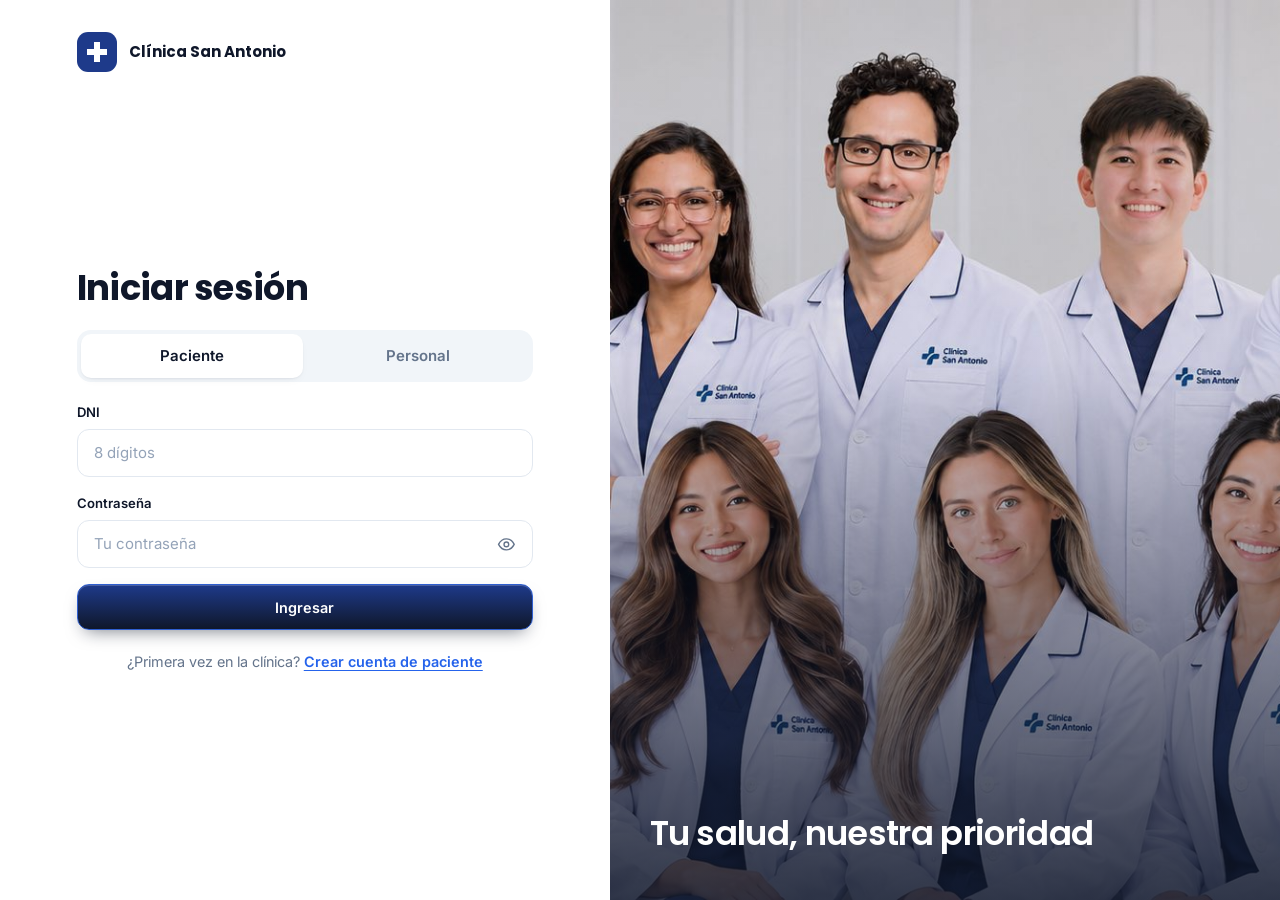
==== frontend/login.html @ 7741fb69 "feat: actualizacion de interfaz desde claude code" ====
<!doctype html>
<html lang="es">
<head>
  <meta charset="utf-8">
  <meta name="viewport" content="width=device-width, initial-scale=1">
  <meta name="description" content="Ingreso al sistema de gestión de citas de la Clínica San Antonio.">
  <meta name="theme-color" content="#0F172A">
  <title>Iniciar sesión · Clínica San Antonio</title>
  <link rel="icon" href="data:image/svg+xml,%3Csvg xmlns='http://www.w3.org/2000/svg' viewBox='0 0 40 40'%3E%3Crect width='40' height='40' rx='11' fill='%231E3A8A'/%3E%3Cpath d='M17 10h6v7h7v6h-7v7h-6v-7h-7v-6h7z' fill='%23fff'/%3E%3C/svg%3E">
  <link rel="preconnect" href="https://fonts.googleapis.com">
  <link rel="preconnect" href="https://fonts.gstatic.com" crossorigin>
  <link rel="stylesheet" href="https://fonts.googleapis.com/css2?family=Inter:wght@400;500;600;700&family=Poppins:wght@500;600;700&display=swap">
  <link rel="stylesheet" href="css/global.css">
  <link rel="stylesheet" href="css/modules.css">
</head>
<body class="acceso">
  <main class="acceso__distribucion">
    <section class="acceso__panel" aria-labelledby="tituloAcceso">
      <a class="acceso__marca" href="login.html">
        <svg class="marca__logo" viewBox="0 0 40 40" aria-hidden="true">
          <rect width="40" height="40" rx="11" fill="#1E3A8A"/>
          <path d="M17 10h6v7h7v6h-7v7h-6v-7h-7v-6h7z" fill="#fff"/>
        </svg>
        <strong>Clínica San Antonio</strong>
      </a>

      <div class="acceso__contenido">
        <h1 class="acceso__titulo" id="tituloAcceso">Iniciar sesión</h1>

        <div class="acceso__tipos" id="tiposDeAcceso" role="group" aria-label="Tipo de usuario">
          <button class="acceso__tipo" type="button" data-grupo="paciente" aria-pressed="true">Paciente</button>
          <button class="acceso__tipo" type="button" data-grupo="personal" aria-pressed="false">Personal</button>
        </div>

        <div class="aviso aviso--peligro" id="avisoAcceso" role="alert" hidden></div>

        <form class="acceso__formulario" id="formularioIngreso" novalidate>
          <div class="campo">
            <label class="campo__etiqueta" for="ingresoDni">DNI</label>
            <input class="entrada" id="ingresoDni" name="dni" type="text" inputmode="numeric" maxlength="8" autocomplete="username" placeholder="8 dígitos" required>
            <p class="campo__error" data-error-de="dni" hidden></p>
          </div>
          <div class="campo">
            <label class="campo__etiqueta" for="ingresoContrasena">Contraseña</label>
            <div class="campo__contrasena">
              <input class="entrada" id="ingresoContrasena" name="contrasena" type="password" autocomplete="current-password" placeholder="Tu contraseña" required>
              <button class="campo__ver" type="button" data-accion="mostrar-contrasena" aria-label="Mostrar contraseña" aria-pressed="false"></button>
            </div>
            <p class="campo__error" data-error-de="contrasena" hidden></p>
          </div>
          <button class="boton boton--primario boton--bloque" type="submit">Ingresar</button>
        </form>

        <form class="acceso__formulario" id="formularioRegistro" novalidate hidden>
          <div class="acceso__rejilla">
            <div class="campo">
              <label class="campo__etiqueta" for="registroDni">DNI</label>
              <input class="entrada" id="registroDni" name="dni" type="text" inputmode="numeric" maxlength="8" autocomplete="off" placeholder="8 dígitos" required>
              <p class="campo__error" data-error-de="dni" hidden></p>
            </div>
            <div class="campo">
              <label class="campo__etiqueta" for="registroNacimiento">Fecha de nacimiento</label>
              <input class="entrada" id="registroNacimiento" name="fechaNacimiento" type="date" autocomplete="bday" required>
              <p class="campo__error" data-error-de="fechaNacimiento" hidden></p>
            </div>
            <div class="campo">
              <label class="campo__etiqueta" for="registroNombres">Nombres</label>
              <input class="entrada" id="registroNombres" name="nombres" type="text" autocomplete="given-name" required>
              <p class="campo__error" data-error-de="nombres" hidden></p>
            </div>
            <div class="campo">
              <label class="campo__etiqueta" for="registroApellidos">Apellidos</label>
              <input class="entrada" id="registroApellidos" name="apellidos" type="text" autocomplete="family-name" required>
              <p class="campo__error" data-error-de="apellidos" hidden></p>
            </div>
            <div class="campo">
              <label class="campo__etiqueta" for="registroSexo">Sexo</label>
              <select class="entrada" id="registroSexo" name="sexo" required>
                <option value="">Selecciona</option>
                <option value="F">Femenino</option>
                <option value="M">Masculino</option>
              </select>
              <p class="campo__error" data-error-de="sexo" hidden></p>
            </div>
            <div class="campo">
              <label class="campo__etiqueta" for="registroTelefono">Celular</label>
              <input class="entrada" id="registroTelefono" name="telefono" type="tel" inputmode="numeric" maxlength="11" autocomplete="tel-national" placeholder="9XX XXX XXX" required>
              <p class="campo__error" data-error-de="telefono" hidden></p>
            </div>
          </div>
          <div class="campo">
            <label class="campo__etiqueta" for="registroCorreo">Correo electrónico</label>
            <input class="entrada" id="registroCorreo" name="correo" type="email" autocomplete="email" required>
            <p class="campo__error" data-error-de="correo" hidden></p>
          </div>
          <div class="acceso__rejilla">
            <div class="campo">
              <label class="campo__etiqueta" for="registroContrasena">Contraseña</label>
              <div class="campo__contrasena">
                <input class="entrada" id="registroContrasena" name="contrasena" type="password" autocomplete="new-password" required>
                <button class="campo__ver" type="button" data-accion="mostrar-contrasena" aria-label="Mostrar contraseña" aria-pressed="false"></button>
              </div>
              <p class="campo__ayuda">Mínimo 8 caracteres, con letras y números.</p>
              <p class="campo__error" data-error-de="contrasena" hidden></p>
            </div>
            <div class="campo">
              <label class="campo__etiqueta" for="registroConfirmacion">Confirmar contraseña</label>
              <input class="entrada" id="registroConfirmacion" name="confirmacion" type="password" autocomplete="new-password" required>
              <p class="campo__error" data-error-de="confirmacion" hidden></p>
            </div>
          </div>
          <button class="boton boton--primario boton--bloque" type="submit">Crear cuenta</button>
        </form>

        <p class="acceso__alterno" id="alternoAcceso"></p>
      </div>
    </section>

    <aside class="acceso__imagen" aria-hidden="true">
      <img src="img/equipo-medico.jpg" alt="" width="1672" height="941">
      <p class="acceso__lema">Tu salud, nuestra prioridad</p>
    </aside>
  </main>

  <script type="module" src="js/acceso.js"></script>
</body>
</html>
---- frontend/css/global.css ----
:root {
  --color-noche: #0F172A;
  --color-noche-2: #1E293B;
  --color-azul: #1E3A8A;
  --color-azul-medio: #1D4ED8;
  --color-azul-claro: #2563EB;
  --color-azul-suave: #EFF4FF;
  --color-azul-borde: #D6E2FB;
  --color-fondo: #F8FAFC;
  --color-superficie: #FFFFFF;
  --color-superficie-2: #F1F5F9;
  --color-titulo: #0F172A;
  --color-texto: #334155;
  --color-texto-suave: #64748B;
  --color-texto-tenue: #94A3B8;
  --color-borde: #E2E8F0;
  --color-borde-fuerte: #CBD5E1;
  --color-exito: #15803D;
  --color-exito-suave: #DCFCE7;
  --color-alerta: #B45309;
  --color-alerta-suave: #FEF3C7;
  --color-peligro: #B91C1C;
  --color-peligro-suave: #FEE2E2;
  --color-violeta: #6D28D9;
  --color-violeta-suave: #EDE9FE;
  --degradado-primario: linear-gradient(180deg, #1E3A8A 0%, #0F172A 100%);
  --sombra-sm: 0 1px 2px rgba(15, 23, 42, .05), 0 4px 12px -6px rgba(15, 23, 42, .10);
  --sombra-md: 0 12px 30px -14px rgba(15, 23, 42, .25), 0 2px 6px rgba(15, 23, 42, .04);
  --sombra-lg: 0 28px 60px -24px rgba(15, 23, 42, .40);
  --radio-sm: 10px;
  --radio: 14px;
  --radio-lg: 20px;
  --fuente: 'Inter', system-ui, -apple-system, 'Segoe UI', Roboto, sans-serif;
  --fuente-titulos: 'Poppins', 'Inter', system-ui, sans-serif;
  --alto-barra: 68px;
  --ancho-menu: 264px;
  color-scheme: light;
}

*,
*::before,
*::after {
  box-sizing: border-box;
}

html {
  -webkit-text-size-adjust: 100%;
  scroll-padding-top: calc(var(--alto-barra) + 16px);
}

body {
  margin: 0;
  min-height: 100vh;
  background: var(--color-fondo);
  color: var(--color-texto);
  font: 400 15px/1.6 var(--fuente);
  -webkit-font-smoothing: antialiased;
}

body.modal-abierto {
  overflow: hidden;
}

h1, h2, h3, h4, h5 {
  margin: 0;
  color: var(--color-titulo);
  font-family: var(--fuente-titulos);
  line-height: 1.25;
  text-wrap: balance;
}

p, ul, ol, dl, dd, figure {
  margin: 0;
}

ul, ol {
  padding: 0;
  list-style: none;
}

a {
  color: var(--color-azul-claro);
}

button, input, select, textarea {
  font: inherit;
  color: inherit;
}

button {
  cursor: pointer;
}

:focus-visible {
  outline: 2px solid var(--color-azul-claro);
  outline-offset: 2px;
}

[hidden] {
  display: none !important;
}

.icono {
  width: 1.25em;
  height: 1.25em;
  flex: none;
  fill: none;
  stroke: currentColor;
  stroke-width: 1.8;
  stroke-linecap: round;
  stroke-linejoin: round;
}

.solo-lector {
  position: absolute;
  width: 1px;
  height: 1px;
  overflow: hidden;
  clip: rect(0 0 0 0);
  white-space: nowrap;
}

.salto-contenido {
  position: fixed;
  top: 8px;
  left: 8px;
  z-index: 100;
  padding: 10px 16px;
  border-radius: var(--radio-sm);
  background: #fff;
  color: var(--color-noche);
  font-weight: 600;
  transform: translateY(-200%);
}

.salto-contenido:focus {
  transform: none;
}

.barra-superior {
  position: fixed;
  inset: 0 0 auto;
  z-index: 40;
  display: flex;
  align-items: center;
  gap: 20px;
  height: var(--alto-barra);
  padding: 0 24px;
  background: var(--color-noche);
  border-bottom: 1px solid rgba(255, 255, 255, .06);
  color: #fff;
}

.marca {
  display: flex;
  align-items: center;
  gap: 12px;
  min-width: 0;
  color: #fff;
  text-decoration: none;
}

.marca__logo {
  width: 40px;
  height: 40px;
  flex: none;
}

.marca__texto strong {
  display: block;
  font-family: var(--fuente-titulos);
  font-size: 1rem;
  font-weight: 600;
  line-height: 1.15;
  white-space: nowrap;
}

.barra-superior__acciones {
  display: flex;
  margin-left: auto;
  align-items: center;
  gap: 14px;
}

.boton-icono {
  position: relative;
  display: grid;
  place-items: center;
  width: 42px;
  height: 42px;
  flex: none;
  border: 1px solid rgba(255, 255, 255, .18);
  border-radius: 12px;
  background: transparent;
  color: #fff;
  transition: background .15s, border-color .15s;
}

.boton-icono:hover,
.boton-icono[aria-expanded="true"] {
  background: rgba(255, 255, 255, .1);
  border-color: rgba(255, 255, 255, .4);
}

.boton-menu {
  display: none;
}

.contador {
  position: absolute;
  top: -6px;
  right: -6px;
  display: grid;
  place-items: center;
  min-width: 20px;
  height: 20px;
  padding: 0 5px;
  border: 2px solid var(--color-noche);
  border-radius: 10px;
  background: var(--color-azul-claro);
  color: #fff;
  font-size: .68rem;
  font-weight: 700;
  line-height: 1;
}

.usuario-actual {
  display: flex;
  align-items: center;
  gap: 10px;
  min-width: 0;
}

.usuario-actual__texto {
  min-width: 0;
}

.usuario-actual strong {
  display: block;
  max-width: 190px;
  overflow: hidden;
  color: #fff;
  font-size: .86rem;
  font-weight: 600;
  line-height: 1.25;
  text-overflow: ellipsis;
  white-space: nowrap;
}

.usuario-actual small {
  display: block;
  color: var(--color-texto-tenue);
  font-size: .74rem;
  line-height: 1.25;
}

.avatar {
  display: grid;
  place-items: center;
  width: 44px;
  height: 44px;
  flex: none;
  border-radius: 14px;
  background: linear-gradient(160deg, #EFF4FF, #DBE6FD);
  color: var(--color-azul);
  font-family: var(--fuente-titulos);
  font-size: .9rem;
  font-weight: 600;
}

.avatar--claro {
  width: 38px;
  height: 38px;
  border-radius: 50%;
  background: #fff;
  color: var(--color-noche);
  font-size: .78rem;
}

.avatar--grande {
  width: 60px;
  height: 60px;
  border-radius: 18px;
  font-size: 1.05rem;
}

.avatar--oscuro {
  background: var(--color-noche);
  color: #fff;
}

.notificaciones {
  position: relative;
}

.panel-notificaciones {
  position: absolute;
  top: calc(100% + 12px);
  right: 0;
  z-index: 50;
  width: min(390px, calc(100vw - 24px));
  overflow: hidden;
  border: 1px solid var(--color-borde);
  border-radius: 16px;
  background: #fff;
  box-shadow: var(--sombra-lg);
  color: var(--color-texto);
}

.panel-notificaciones__cabecera {
  display: flex;
  align-items: center;
  justify-content: space-between;
  gap: 12px;
  padding: 14px 16px 14px 20px;
  border-bottom: 1px solid var(--color-borde);
}

.panel-notificaciones__cabecera h2 {
  font-size: .98rem;
  font-weight: 600;
}

.panel-notificaciones__lista {
  max-height: 380px;
  overflow-y: auto;
}

.notificacion {
  position: relative;
  display: grid;
  gap: 2px;
  width: 100%;
  padding: 14px 20px 14px 38px;
  border: 0;
  border-bottom: 1px solid var(--color-borde);
  background: #fff;
  text-align: left;
}

.notificacion:hover {
  background: var(--color-fondo);
}

.notificacion--no-leida {
  background: var(--color-azul-suave);
}

.notificacion--no-leida::before {
  content: "";
  position: absolute;
  top: 21px;
  left: 18px;
  width: 8px;
  height: 8px;
  border-radius: 50%;
  background: var(--color-azul-claro);
}

.notificacion strong {
  color: var(--color-titulo);
  font-size: .9rem;
  font-weight: 600;
}

.notificacion span {
  font-size: .85rem;
  line-height: 1.5;
}

.notificacion time {
  color: var(--color-texto-suave);
  font-size: .74rem;
}

.panel-notificaciones__vacio {
  padding: 36px 24px;
  color: var(--color-texto-suave);
  font-size: .9rem;
  text-align: center;
}

.distribucion {
  min-height: 100vh;
  padding-top: var(--alto-barra);
}

.menu-lateral {
  position: fixed;
  top: var(--alto-barra);
  bottom: 0;
  left: 0;
  z-index: 30;
  display: flex;
  flex-direction: column;
  width: var(--ancho-menu);
  overflow-y: auto;
  border-right: 1px solid var(--color-borde);
  background: #fff;
}

.menu-lateral__navegacion {
  display: grid;
  gap: 22px;
  padding: 24px 16px;
}

.menu-seccion__titulo {
  margin-bottom: 8px;
  padding: 0 12px;
  color: var(--color-texto-tenue);
  font-family: var(--fuente);
  font-size: .7rem;
  font-weight: 600;
  letter-spacing: .1em;
  text-transform: uppercase;
}

.menu-seccion__lista {
  display: grid;
  gap: 2px;
}

.menu-enlace {
  position: relative;
  display: flex;
  align-items: center;
  gap: 12px;
  min-height: 44px;
  padding: 0 12px;
  border-radius: 12px;
  color: var(--color-texto);
  font-size: .9rem;
  font-weight: 500;
  text-decoration: none;
  transition: background .15s, color .15s;
}

.menu-enlace .icono {
  color: var(--color-texto-suave);
}

.menu-enlace:hover {
  background: var(--color-superficie-2);
  color: var(--color-titulo);
}

.menu-enlace[aria-current="page"] {
  background: var(--color-azul-suave);
  color: var(--color-azul);
  font-weight: 600;
}

.menu-enlace[aria-current="page"] .icono {
  color: var(--color-azul-claro);
}

.menu-enlace[aria-current="page"]::before {
  content: "";
  position: absolute;
  top: 10px;
  bottom: 10px;
  left: -16px;
  width: 4px;
  border-radius: 0 4px 4px 0;
  background: var(--color-azul-claro);
}

.menu-lateral__pie {
  display: grid;
  gap: 12px;
  margin-top: auto;
  padding: 16px;
  border-top: 1px solid var(--color-borde);
}

.menu-lateral__modo {
  padding: 12px 14px;
  border-radius: 12px;
  background: var(--color-fondo);
  color: var(--color-texto-suave);
  font-size: .8rem;
  line-height: 1.45;
}

.menu-lateral__modo strong {
  display: block;
  color: var(--color-titulo);
  font-size: .82rem;
}

.fondo-menu {
  position: fixed;
  inset: var(--alto-barra) 0 0;
  z-index: 25;
  background: rgba(15, 23, 42, .45);
}

.vista {
  margin-left: var(--ancho-menu);
  padding: 32px clamp(16px, 3vw, 40px) 72px;
  outline: none;
}

.vista__contenido {
  max-width: 1180px;
  margin: 0 auto;
}

.boton {
  display: inline-flex;
  align-items: center;
  justify-content: center;
  gap: 8px;
  min-height: 46px;
  padding: 0 22px;
  border: 1px solid transparent;
  border-radius: 12px;
  font-size: .9rem;
  font-weight: 600;
  line-height: 1.2;
  text-decoration: none;
  white-space: nowrap;
  transition: transform .15s, box-shadow .2s, background .2s, border-color .2s, color .2s;
}

.boton .icono {
  width: 18px;
  height: 18px;
}

.boton--primario {
  border-color: #2F5FD0;
  background: var(--degradado-primario);
  box-shadow: 0 8px 18px -8px rgba(15, 23, 42, .6), inset 0 1px 0 rgba(255, 255, 255, .2);
  color: #fff;
}

.boton--primario:hover:not(:disabled) {
  transform: translateY(-1px);
  box-shadow: 0 12px 22px -8px rgba(15, 23, 42, .65), inset 0 1px 0 rgba(255, 255, 255, .2);
}

.boton--secundario {
  border-color: var(--color-borde);
  background: #fff;
  box-shadow: var(--sombra-sm);
  color: var(--color-noche);
}

.boton--secundario:hover:not(:disabled) {
  border-color: var(--color-azul-claro);
  color: var(--color-azul-claro);
}

.boton--suave {
  background: var(--color-azul-suave);
  color: var(--color-azul);
}

.boton--suave:hover:not(:disabled) {
  background: var(--color-azul);
  color: #fff;
}

.boton--peligro {
  background: var(--color-peligro);
  box-shadow: 0 8px 18px -8px rgba(185, 28, 28, .6);
  color: #fff;
}

.boton--peligro:hover:not(:disabled) {
  background: #991B1B;
}

.boton--fantasma {
  padding: 0 10px;
  background: transparent;
  color: var(--color-azul-claro);
}

.boton--fantasma:hover:not(:disabled) {
  background: var(--color-azul-suave);
}

.boton--pequeno {
  min-height: 36px;
  padding: 0 14px;
  border-radius: 10px;
  font-size: .82rem;
}

.boton--bloque {
  width: 100%;
}

.boton:disabled {
  cursor: not-allowed;
  opacity: .5;
  box-shadow: none;
}

.giro {
  width: 16px;
  height: 16px;
  flex: none;
  border: 2px solid currentColor;
  border-right-color: transparent;
  border-radius: 50%;
  animation: girar .7s linear infinite;
}

@keyframes girar {
  to {
    transform: rotate(360deg);
  }
}

.campo {
  display: grid;
  gap: 6px;
  min-width: 0;
}

.campo__etiqueta {
  color: var(--color-titulo);
  font-size: .82rem;
  font-weight: 600;
}

.campo__ayuda {
  display: flex;
  justify-content: space-between;
  gap: 12px;
  color: var(--color-texto-suave);
  font-size: .78rem;
}

.entrada {
  width: 100%;
  min-height: 48px;
  padding: 0 16px;
  border: 1px solid var(--color-borde);
  border-radius: 12px;
  background: #fff;
  color: var(--color-titulo);
  transition: border-color .15s, box-shadow .15s;
}

.entrada::placeholder {
  color: var(--color-texto-tenue);
}

.entrada:hover {
  border-color: var(--color-borde-fuerte);
}

.entrada:focus {
  outline: none;
  border-color: var(--color-azul-claro);
  box-shadow: 0 0 0 4px var(--color-azul-suave);
}

textarea.entrada {
  display: block;
  min-height: 104px;
  padding: 12px 16px;
  line-height: 1.5;
  resize: vertical;
}

.insignia {
  display: inline-flex;
  align-items: center;
  gap: 6px;
  padding: 4px 11px;
  border-radius: 999px;
  font-size: .76rem;
  font-weight: 600;
  line-height: 1.3;
  white-space: nowrap;
}

.insignia::before {
  content: "";
  width: 6px;
  height: 6px;
  border-radius: 50%;
  background: currentColor;
}

.insignia--info {
  background: var(--color-azul-suave);
  color: var(--color-azul-medio);
}

.insignia--exito {
  background: var(--color-exito-suave);
  color: var(--color-exito);
}

.insignia--alerta {
  background: var(--color-alerta-suave);
  color: var(--color-alerta);
}

.insignia--peligro {
  background: var(--color-peligro-suave);
  color: var(--color-peligro);
}

.insignia--violeta {
  background: var(--color-violeta-suave);
  color: var(--color-violeta);
}

.insignia--neutro {
  background: var(--color-superficie-2);
  color: var(--color-texto-suave);
}

.aviso {
  display: flex;
  align-items: flex-start;
  gap: 12px;
  padding: 14px 16px;
  border-radius: var(--radio);
  font-size: .9rem;
  line-height: 1.5;
}

.aviso > .icono {
  width: 19px;
  height: 19px;
  margin-top: 1px;
}

.aviso strong {
  display: block;
  font-weight: 600;
}

.aviso--info {
  background: var(--color-azul-suave);
  color: var(--color-noche);
}

.aviso--info > .icono {
  color: var(--color-azul-claro);
}

.aviso--alerta {
  background: var(--color-alerta-suave);
  color: #7C3E06;
}

.aviso--peligro {
  background: var(--color-peligro-suave);
  color: #7F1D1D;
}

.aviso--exito {
  background: var(--color-exito-suave);
  color: #14532D;
}

.modal-fondo {
  position: fixed;
  inset: 0;
  z-index: 80;
  display: grid;
  place-items: center;
  padding: 16px;
  overflow-y: auto;
  background: rgba(8, 15, 30, .6);
  backdrop-filter: blur(3px);
  animation: aparecer .15s ease-out;
}

.modal {
  width: min(480px, 100%);
  max-height: calc(100vh - 32px);
  overflow-y: auto;
  border-radius: var(--radio-lg);
  background: #fff;
  box-shadow: var(--sombra-lg);
  animation: elevar .2s ease-out;
}

.modal--grande {
  width: min(640px, 100%);
}

.modal__cabecera {
  display: flex;
  align-items: center;
  justify-content: space-between;
  gap: 16px;
  padding: 20px 24px;
  border-radius: var(--radio-lg) var(--radio-lg) 0 0;
  background: var(--color-noche);
}

.modal__cabecera h2 {
  color: #fff;
  font-size: 1.05rem;
  font-weight: 600;
}

.modal__cerrar {
  display: grid;
  place-items: center;
  width: 36px;
  height: 36px;
  border: 0;
  border-radius: 10px;
  background: rgba(255, 255, 255, .1);
  color: #fff;
}

.modal__cerrar:hover {
  background: rgba(255, 255, 255, .2);
}

.modal__cuerpo {
  display: grid;
  gap: 16px;
  padding: 24px;
}

.modal__pie {
  display: flex;
  flex-wrap: wrap;
  justify-content: flex-end;
  gap: 10px;
  padding: 0 24px 24px;
}

.confirmacion {
  display: flex;
  align-items: flex-start;
  gap: 16px;
}

.confirmacion__icono {
  display: grid;
  place-items: center;
  width: 48px;
  height: 48px;
  flex: none;
  border-radius: 50%;
  background: var(--color-azul-suave);
  color: var(--color-azul-claro);
}

.confirmacion__icono--peligro {
  background: var(--color-peligro-suave);
  color: var(--color-peligro);
}

.confirmacion__icono .icono {
  width: 24px;
  height: 24px;
}

.confirmacion p {
  padding-top: 4px;
}

.contenedor-toast {
  position: fixed;
  bottom: 24px;
  left: 50%;
  z-index: 90;
  display: grid;
  justify-items: center;
  gap: 10px;
  width: max-content;
  max-width: calc(100vw - 32px);
  transform: translateX(-50%);
  pointer-events: none;
}

.toast {
  display: flex;
  align-items: center;
  gap: 10px;
  padding: 13px 20px;
  border-radius: 14px;
  background: var(--color-noche);
  box-shadow: var(--sombra-lg);
  color: #fff;
  font-size: .9rem;
  font-weight: 500;
  animation: elevar .2s ease-out;
}

.toast .icono {
  color: #6EE7A0;
}

.toast--error .icono {
  color: #FCA5A5;
}

.toast--info .icono {
  color: #93C5FD;
}

.toast--saliendo {
  opacity: 0;
  transition: opacity .25s;
}

@keyframes aparecer {
  from {
    opacity: 0;
  }
}

@keyframes elevar {
  from {
    opacity: 0;
    transform: translateY(8px);
  }
}

@media (max-width: 1080px) {
  .usuario-actual__texto {
    display: none;
  }
}

@media (max-width: 960px) {
  .boton-menu {
    display: grid;
  }

  .barra-superior {
    gap: 14px;
    padding: 0 16px;
  }

  .menu-lateral {
    transform: translateX(-100%);
    transition: transform .2s ease-out;
    box-shadow: var(--sombra-lg);
  }

  body.menu-abierto .menu-lateral {
    transform: none;
  }

  .vista {
    margin-left: 0;
    padding-top: 24px;
  }
}

@media (max-width: 520px) {
  .barra-superior {
    gap: 8px;
    padding: 0 12px;
  }

  .marca__texto {
    display: none;
  }

  .barra-superior__acciones {
    gap: 8px;
  }

  .modal__pie .boton {
    flex: 1;
  }
}

@media (prefers-reduced-motion: reduce) {
  *,
  *::before,
  *::after {
    animation-duration: .01ms !important;
    transition-duration: .01ms !important;
  }
}
---- frontend/css/modules.css ----
.encabezado-modulo {
  margin-bottom: 24px;
}

.migas {
  display: flex;
  flex-wrap: wrap;
  align-items: center;
  gap: 6px;
  margin-bottom: 12px;
  color: var(--color-titulo);
  font-size: .84rem;
  font-weight: 500;
}

.migas a {
  color: var(--color-texto-suave);
  font-weight: 400;
  text-decoration: none;
}

.migas a:hover {
  color: var(--color-azul-claro);
}

.migas .icono {
  width: 14px;
  height: 14px;
  color: var(--color-texto-tenue);
}

.encabezado-modulo__fila {
  display: flex;
  flex-wrap: wrap;
  align-items: flex-end;
  justify-content: space-between;
  gap: 16px 24px;
}

.encabezado-modulo__titulo {
  font-size: clamp(1.6rem, 1.3rem + 1vw, 2.1rem);
  font-weight: 700;
  letter-spacing: -.02em;
}

.encabezado-modulo__descripcion {
  max-width: 62ch;
  margin-top: 6px;
  color: var(--color-texto-suave);
}

.panel {
  padding: 28px;
  border: 1px solid var(--color-borde);
  border-radius: var(--radio-lg);
  background: var(--color-superficie);
  box-shadow: var(--sombra-sm);
}

.panel__cabecera {
  display: flex;
  align-items: center;
  justify-content: space-between;
  gap: 12px;
  margin-bottom: 16px;
}

.panel__titulo {
  font-size: 1.12rem;
  font-weight: 600;
  letter-spacing: -.01em;
}

.panel__titulo:focus {
  outline: none;
}

.panel__titulo--separado {
  margin: 28px 0 4px;
}

.subtitulo {
  margin-bottom: 12px;
  font-family: var(--fuente);
  font-size: .86rem;
  font-weight: 600;
}

.codigo {
  padding: 2px 8px;
  border-radius: 6px;
  background: var(--color-superficie-2);
  color: var(--color-azul);
  font-family: ui-monospace, 'SFMono-Regular', Menlo, Consolas, monospace;
  font-size: .8em;
  font-weight: 600;
}

.vacio {
  display: grid;
  grid-column: 1 / -1;
  justify-items: center;
  gap: 10px;
  padding: 40px 20px;
  border: 1px dashed var(--color-borde-fuerte);
  border-radius: var(--radio);
  text-align: center;
}

.vacio__icono {
  display: grid;
  place-items: center;
  width: 52px;
  height: 52px;
  border-radius: 16px;
  background: var(--color-azul-suave);
  color: var(--color-azul-claro);
}

.vacio__titulo {
  color: var(--color-titulo);
  font-size: .98rem;
}

.vacio__mensaje {
  max-width: 44ch;
  color: var(--color-texto-suave);
  font-size: .9rem;
}

.vacio .boton {
  margin-top: 6px;
}

.boton--peligro-suave {
  border-color: #FBD5D5;
  background: #fff;
  color: var(--color-peligro);
}

.boton--peligro-suave:hover:not(:disabled) {
  border-color: var(--color-peligro);
  background: var(--color-peligro-suave);
}

.stepper {
  display: flex;
  align-items: flex-start;
  margin-bottom: 24px;
  padding: 22px 28px 18px;
  border: 1px solid var(--color-borde);
  border-radius: var(--radio-lg);
  background: #fff;
  box-shadow: var(--sombra-sm);
}

.stepper__paso {
  position: relative;
  display: flex;
  flex: 1;
  flex-direction: column;
  align-items: center;
  gap: 8px;
  color: var(--color-texto-suave);
  font-size: .84rem;
  font-weight: 500;
  text-align: center;
}

.stepper__paso:not(:last-child)::after {
  content: "";
  position: absolute;
  top: 18px;
  right: calc(-50% + 26px);
  left: calc(50% + 26px);
  height: 2px;
  border-radius: 2px;
  background: var(--color-borde);
}

.stepper__paso--completado:not(:last-child)::after {
  background: var(--color-azul-claro);
}

.stepper__marcador {
  display: grid;
  place-items: center;
  width: 38px;
  height: 38px;
  border: 2px solid var(--color-borde);
  border-radius: 50%;
  background: #fff;
  color: var(--color-texto-suave);
  font-family: var(--fuente-titulos);
  font-size: .9rem;
  font-weight: 600;
  transition: all .2s;
}

.stepper__marcador .icono {
  width: 18px;
  height: 18px;
  stroke-width: 2.6;
}

.stepper__paso--actual {
  color: var(--color-titulo);
  font-weight: 600;
}

.stepper__paso--actual .stepper__marcador {
  border-color: #2F5FD0;
  background: var(--degradado-primario);
  box-shadow: 0 0 0 6px var(--color-azul-suave);
  color: #fff;
}

.stepper__paso--completado {
  color: var(--color-titulo);
}

.stepper__paso--completado .stepper__marcador {
  border-color: var(--color-noche);
  background: var(--color-noche);
  color: #fff;
}

.en-construccion {
  display: flex;
  align-items: flex-start;
  gap: 16px;
  padding: 18px 20px;
  border: 1px solid var(--color-azul-borde);
  border-radius: var(--radio);
  background: linear-gradient(180deg, #F5F8FF, #EEF3FD);
}

.en-construccion__icono {
  display: grid;
  place-items: center;
  width: 44px;
  height: 44px;
  flex: none;
  border-radius: 12px;
  background: var(--color-noche);
  color: #fff;
}

.en-construccion__etiqueta {
  color: var(--color-azul);
  font-size: .74rem;
  font-weight: 700;
  letter-spacing: .08em;
  text-transform: uppercase;
}

.en-construccion__texto {
  margin-top: 4px;
  color: var(--color-texto);
  font-size: .9rem;
}

.en-construccion__responsable {
  margin-top: 8px;
  color: var(--color-texto-suave);
  font-size: .84rem;
}

.en-construccion__responsable strong {
  color: var(--color-titulo);
}

.lista-citas {
  display: grid;
  gap: 10px;
  margin-top: 12px;
  container-type: inline-size;
}


.fila-cita,
.fila-medico {
  display: flex;
  align-items: center;
  gap: 16px;
  padding: 12px 16px 12px 12px;
  border: 1px solid var(--color-borde);
  border-radius: var(--radio);
  background: #fff;
  color: inherit;
  text-decoration: none;
  transition: border-color .15s, box-shadow .15s, transform .15s;
}

.fila-cita:hover,
.fila-medico:hover {
  border-color: var(--color-azul-claro);
  box-shadow: 0 8px 22px -14px rgba(37, 99, 235, .55);
  transform: translateY(-1px);
}

.fila-cita--seleccionada,
.fila-medico--seleccionada {
  border-color: var(--color-azul-claro);
  background: var(--color-azul-suave);
}

.fila-cita__fecha {
  display: grid;
  place-items: center;
  align-content: center;
  width: 54px;
  height: 54px;
  flex: none;
  border-radius: 14px;
  background: var(--color-noche);
  color: #fff;
  line-height: 1.05;
}

.fila-cita__fecha b {
  font-family: var(--fuente-titulos);
  font-size: 1.15rem;
}

.fila-cita__fecha small {
  color: #CBD5E1;
  font-size: .68rem;
  font-weight: 600;
  letter-spacing: .06em;
  text-transform: uppercase;
}

.fila-cita__info,
.fila-medico__info {
  display: grid;
  flex: 1;
  min-width: 0;
}

.fila-cita__info strong,
.fila-medico__info strong {
  overflow: hidden;
  color: var(--color-titulo);
  font-size: .93rem;
  font-weight: 600;
  text-overflow: ellipsis;
  white-space: nowrap;
}

.fila-cita__info small,
.fila-medico__info small {
  overflow: hidden;
  color: var(--color-texto-suave);
  font-size: .82rem;
  text-overflow: ellipsis;
  white-space: nowrap;
}

.fila-cita__hora {
  display: flex;
  align-items: center;
  gap: 6px;
  color: var(--color-titulo);
  font-size: .88rem;
  font-weight: 600;
  font-variant-numeric: tabular-nums;
}

.fila-cita__hora .icono {
  width: 16px;
  height: 16px;
  color: var(--color-azul-claro);
}

.fila-cita__ir,
.fila-medico__ir {
  color: var(--color-texto-tenue);
}

.fila-medico__conteos {
  display: flex;
  flex-wrap: wrap;
  justify-content: flex-end;
  gap: 6px;
}

.fila-cita__meta {
  display: flex;
  align-items: center;
  gap: 16px;
}

@container (max-width: 560px) {
  .fila-cita {
    display: grid;
    grid-template-columns: 54px minmax(0, 1fr) auto;
    grid-template-areas:
      "fecha info ir"
      "fecha meta ir";
    gap: 4px 14px;
  }

  .fila-cita__fecha {
    grid-area: fecha;
  }

  .fila-cita__info {
    grid-area: info;
  }

  .fila-cita__meta {
    grid-area: meta;
    gap: 12px;
  }

  .fila-cita__ir {
    grid-area: ir;
  }
}

.indicadores {
  display: grid;
  grid-template-columns: repeat(4, minmax(0, 1fr));
  gap: 16px;
  margin-bottom: 24px;
}

.indicador {
  display: flex;
  align-items: flex-start;
  gap: 14px;
  padding: 20px;
  border: 1px solid var(--color-borde);
  border-radius: var(--radio-lg);
  background: #fff;
  box-shadow: var(--sombra-sm);
}

.indicador__icono {
  display: grid;
  place-items: center;
  width: 44px;
  height: 44px;
  flex: none;
  border-radius: 13px;
  background: linear-gradient(160deg, #EFF4FF, #DBE6FD);
  color: var(--color-azul-claro);
}

.indicador--alerta .indicador__icono {
  background: var(--color-alerta-suave);
  color: var(--color-alerta);
}

.indicador__etiqueta {
  color: var(--color-texto-suave);
  font-size: .8rem;
  font-weight: 500;
}

.indicador__valor {
  color: var(--color-titulo);
  font-family: var(--fuente-titulos);
  font-size: 1.35rem;
  font-weight: 600;
  font-variant-numeric: tabular-nums;
  line-height: 1.3;
}

.indicador__detalle {
  color: var(--color-texto-suave);
  font-size: .78rem;
}

.rejilla-inicio {
  display: grid;
  grid-template-columns: repeat(2, minmax(0, 1fr));
  gap: 24px;
  align-items: start;
}

.rejilla-inicio .panel__cabecera {
  margin-bottom: 4px;
}

.lista-datos {
  display: grid;
}

.lista-datos > div {
  display: flex;
  align-items: baseline;
  justify-content: space-between;
  gap: 16px;
  padding: 12px 0;
  border-bottom: 1px solid var(--color-borde);
  font-size: .9rem;
}

.lista-datos > div:last-child {
  border-bottom: 0;
}

.lista-datos dt {
  flex: none;
  color: var(--color-texto-suave);
}

.lista-datos dd {
  color: var(--color-titulo);
  font-weight: 600;
  text-align: right;
}

.lista-datos dd small {
  display: block;
  color: var(--color-texto-suave);
  font-size: .78rem;
  font-weight: 400;
}

.lista-datos__monto {
  font-family: var(--fuente-titulos);
  font-size: 1.1rem;
}

.lista-datos__pendiente {
  color: var(--color-texto-tenue);
  font-weight: 400;
}

.lista-datos__total dd {
  font-family: var(--fuente-titulos);
  font-size: 1.45rem;
  font-weight: 700;
}

.lista-datos--apilada > div {
  display: grid;
  gap: 2px;
}

.lista-datos--apilada dd {
  font-weight: 500;
  text-align: left;
}

.lista-datos--resumen {
  margin-bottom: 20px;
  padding: 4px 20px;
  border: 1px solid var(--color-borde);
  border-radius: var(--radio);
  background: var(--color-fondo);
}

.detalle-cita {
  display: grid;
  grid-template-columns: minmax(0, 1fr) 360px;
  gap: 24px;
  align-items: start;
}

.detalle-cita__principal,
.detalle-cita__lateral {
  display: grid;
  gap: 24px;
}

.ficha {
  overflow: hidden;
  border: 1px solid var(--color-borde);
  border-radius: var(--radio-lg);
  background: #fff;
  box-shadow: var(--sombra-sm);
}

.ficha__cabecera {
  display: flex;
  align-items: center;
  justify-content: space-between;
  gap: 12px;
  padding: 18px 24px;
  background: var(--color-noche);
  color: #fff;
}

.ficha__cabecera span {
  display: block;
  color: var(--color-texto-tenue);
  font-size: .78rem;
}

.ficha__cabecera b {
  font-family: var(--fuente-titulos);
  font-size: 1.1rem;
  font-weight: 600;
  letter-spacing: .02em;
}

.ficha__cabecera .insignia {
  background: #fff;
}

.ficha__medico {
  display: flex;
  align-items: center;
  gap: 16px;
  padding: 22px 24px;
  border-bottom: 1px solid var(--color-borde);
}

.ficha__medico h2 {
  font-size: 1.15rem;
  font-weight: 600;
}

.ficha__especialidad {
  color: var(--color-azul-claro);
  font-size: .74rem;
  font-weight: 700;
  letter-spacing: .08em;
  text-transform: uppercase;
}

.ficha__cmp {
  color: var(--color-texto-suave);
  font-size: .84rem;
}

.ficha__fila {
  display: flex;
  align-items: flex-start;
  gap: 14px;
  padding: 14px 24px;
  border-bottom: 1px solid var(--color-borde);
  font-size: .92rem;
}

.ficha__fila:last-child {
  border-bottom: 0;
}

.ficha__fila > .icono {
  margin-top: 2px;
  color: var(--color-azul-claro);
}

.ficha__etiqueta {
  width: 88px;
  flex: none;
  color: var(--color-texto-suave);
}

.ficha__valor {
  flex: 1;
  min-width: 0;
  color: var(--color-titulo);
  font-weight: 600;
  overflow-wrap: anywhere;
}

.ficha__valor small {
  margin-left: 6px;
  color: var(--color-texto-suave);
  font-weight: 400;
}

.acciones-detalle {
  display: grid;
  gap: 10px;
}

.linea-tiempo {
  position: relative;
  display: grid;
  gap: 18px;
  padding-left: 22px;
}

.linea-tiempo::before {
  content: "";
  position: absolute;
  top: 6px;
  bottom: 6px;
  left: 5px;
  width: 2px;
  border-radius: 2px;
  background: var(--color-borde);
}

.linea-tiempo__evento {
  position: relative;
  display: grid;
  gap: 2px;
}

.linea-tiempo__evento::before {
  content: "";
  position: absolute;
  top: 5px;
  left: -22px;
  width: 12px;
  height: 12px;
  border: 2px solid #fff;
  border-radius: 50%;
  background: var(--color-azul-claro);
  box-shadow: 0 0 0 2px var(--color-azul-borde);
}

.linea-tiempo__evento time {
  color: var(--color-texto-suave);
  font-size: .76rem;
}

.linea-tiempo__evento p {
  color: var(--color-titulo);
  font-size: .88rem;
  line-height: 1.45;
}

.linea-tiempo__evento small {
  color: var(--color-texto-suave);
  font-size: .78rem;
}

.asistente {
  display: grid;
  grid-template-columns: minmax(0, 1fr) 340px;
  gap: 24px;
  align-items: start;
}

.asistente__principal {
  display: grid;
  gap: 20px;
}

.asistente__paso {
  color: var(--color-azul-claro);
  font-size: .74rem;
  font-weight: 700;
  letter-spacing: .08em;
  text-transform: uppercase;
}

.asistente__cabecera .panel__titulo {
  margin-top: 2px;
  font-size: 1.3rem;
}

.asistente__subtitulo {
  margin-top: 4px;
  color: var(--color-texto-suave);
  font-size: .92rem;
}

.buscador {
  position: relative;
  display: block;
}

.buscador > .icono {
  position: absolute;
  top: 50%;
  left: 16px;
  color: var(--color-texto-suave);
  transform: translateY(-50%);
  pointer-events: none;
}

.buscador .entrada {
  padding-left: 48px;
}

.pastillas {
  display: flex;
  flex-wrap: wrap;
  gap: 8px;
}

.pastilla {
  min-height: 36px;
  padding: 0 14px;
  border: 1px solid var(--color-borde);
  border-radius: 999px;
  background: #fff;
  color: var(--color-texto);
  font-size: .82rem;
  font-weight: 500;
  transition: all .15s;
}

.pastilla:hover {
  border-color: var(--color-azul-claro);
  color: var(--color-azul-claro);
}

.pastilla[aria-pressed="true"] {
  border-color: var(--color-noche);
  background: var(--color-noche);
  color: #fff;
}

.rejilla-medicos {
  display: grid;
  grid-template-columns: repeat(2, minmax(0, 1fr));
  gap: 12px;
}

.tarjeta-medico {
  position: relative;
  display: flex;
  align-items: flex-start;
  gap: 14px;
  width: 100%;
  padding: 16px;
  border: 1.5px solid var(--color-borde);
  border-radius: 16px;
  background: #fff;
  text-align: left;
  transition: border-color .15s, box-shadow .15s, transform .15s, background .15s;
}

.tarjeta-medico:hover:not(:disabled) {
  border-color: var(--color-azul-claro);
  box-shadow: 0 8px 22px -14px rgba(37, 99, 235, .55);
  transform: translateY(-1px);
}

.tarjeta-medico--seleccionada {
  border-color: var(--color-azul-claro);
  background: var(--color-azul-suave);
}

.tarjeta-medico:disabled {
  cursor: not-allowed;
  opacity: .6;
}

.tarjeta-medico__cuerpo {
  display: grid;
  gap: 1px;
  min-width: 0;
  padding-right: 22px;
}

.tarjeta-medico__especialidad {
  color: var(--color-azul-claro);
  font-size: .7rem;
  font-weight: 700;
  letter-spacing: .08em;
  text-transform: uppercase;
}

.tarjeta-medico__nombre {
  color: var(--color-titulo);
  font-size: .95rem;
  font-weight: 600;
  line-height: 1.3;
}

.tarjeta-medico__dato {
  color: var(--color-texto-suave);
  font-size: .8rem;
}

.tarjeta-medico__disponibilidad {
  display: inline-flex;
  align-items: center;
  gap: 6px;
  margin-top: 6px;
  color: var(--color-exito);
  font-size: .78rem;
  font-weight: 600;
}

.tarjeta-medico__disponibilidad .icono {
  width: 15px;
  height: 15px;
}

.tarjeta-medico__disponibilidad--agotada {
  color: var(--color-alerta);
}

.tarjeta-medico__marca {
  position: absolute;
  top: 12px;
  right: 12px;
  display: grid;
  place-items: center;
  width: 24px;
  height: 24px;
  border-radius: 50%;
  background: var(--color-azul-claro);
  color: #fff;
}

.tarjeta-medico__marca .icono {
  width: 14px;
  height: 14px;
  stroke-width: 3;
}

.medico-elegido {
  display: flex;
  align-items: center;
  gap: 14px;
  padding: 12px 14px;
  border: 1px solid var(--color-azul-borde);
  border-radius: 16px;
  background: var(--color-azul-suave);
}

.medico-elegido__texto {
  display: grid;
  flex: 1;
  min-width: 0;
}

.medico-elegido__texto strong {
  color: var(--color-titulo);
  font-size: .95rem;
}

.medico-elegido__texto small {
  color: var(--color-texto-suave);
  font-size: .82rem;
}

.agenda-reserva {
  display: grid;
  grid-template-columns: minmax(0, 1.15fr) minmax(0, 1fr);
  gap: 28px;
}

.calendario {
  padding: 18px;
  border: 1px solid var(--color-borde);
  border-radius: 16px;
}

.calendario__cabecera {
  display: flex;
  align-items: center;
  justify-content: space-between;
  margin-bottom: 12px;
}

.calendario__cabecera strong {
  color: var(--color-titulo);
  font-family: var(--fuente-titulos);
  font-size: .98rem;
  font-weight: 600;
}

.calendario__navegar {
  display: grid;
  place-items: center;
  width: 36px;
  height: 36px;
  border: 1px solid var(--color-borde);
  border-radius: 10px;
  background: #fff;
  color: var(--color-titulo);
}

.calendario__navegar:hover:not(:disabled) {
  border-color: var(--color-azul-borde);
  background: var(--color-azul-suave);
}

.calendario__navegar:disabled {
  cursor: not-allowed;
  opacity: .35;
}

.calendario__rejilla {
  display: grid;
  grid-template-columns: repeat(7, minmax(0, 1fr));
  gap: 4px;
  text-align: center;
}

.calendario__dia-semana {
  padding: 6px 0;
  color: var(--color-texto-suave);
  font-size: .7rem;
  font-weight: 600;
  letter-spacing: .05em;
  text-transform: uppercase;
}

.calendario__dia {
  position: relative;
  display: grid;
  place-items: center;
  aspect-ratio: 1;
  min-height: 36px;
  border: 0;
  border-radius: 50%;
  background: transparent;
  color: var(--color-titulo);
  font-size: .9rem;
  font-weight: 600;
  transition: background .15s;
}

.calendario__dia:disabled {
  cursor: not-allowed;
  color: #B6C2D2;
  font-weight: 400;
}

.calendario__dia--hoy:not([aria-pressed="true"]) {
  box-shadow: inset 0 0 0 1.5px var(--color-azul-borde);
}

.calendario__dia:hover:not(:disabled):not([aria-pressed="true"]) {
  background: var(--color-azul-suave);
}

.calendario__dia--libre::after {
  content: "";
  position: absolute;
  bottom: 5px;
  width: 4px;
  height: 4px;
  border-radius: 50%;
  background: var(--color-azul-claro);
}

.calendario__dia[aria-pressed="true"] {
  background: var(--degradado-primario);
  box-shadow: 0 6px 14px -6px rgba(15, 23, 42, .6);
  color: #fff;
}

.calendario__dia[aria-pressed="true"]::after {
  background: #fff;
}

.calendario__leyenda {
  display: flex;
  align-items: center;
  gap: 8px;
  margin-top: 12px;
  color: var(--color-texto-suave);
  font-size: .78rem;
}

.calendario__punto {
  width: 7px;
  height: 7px;
  border-radius: 50%;
  background: var(--color-azul-claro);
}

.fechas-sugeridas {
  display: grid;
  gap: 8px;
}

.fecha-sugerida {
  display: flex;
  align-items: center;
  justify-content: space-between;
  gap: 12px;
  width: 100%;
  min-height: 50px;
  padding: 0 16px;
  border: 1px solid var(--color-borde);
  border-radius: 12px;
  background: #fff;
  text-align: left;
  transition: all .15s;
}

.fecha-sugerida:hover {
  border-color: var(--color-azul-claro);
}

.fecha-sugerida[aria-pressed="true"] {
  border-color: var(--color-azul-claro);
  background: var(--color-azul-suave);
}

.fecha-sugerida__dia {
  color: var(--color-titulo);
  font-size: .9rem;
  font-weight: 600;
}

.fecha-sugerida__cupos {
  color: var(--color-exito);
  font-size: .78rem;
  font-weight: 600;
}

.fecha-elegida {
  display: flex;
  flex-wrap: wrap;
  align-items: center;
  gap: 10px;
  color: var(--color-titulo);
}

.fecha-elegida > .icono {
  color: var(--color-azul-claro);
}

.franjas {
  display: grid;
  gap: 18px;
}

.grupo-franjas__titulo {
  display: flex;
  align-items: center;
  gap: 8px;
  margin-bottom: 10px;
  color: var(--color-texto-suave);
  font-family: var(--fuente);
  font-size: .74rem;
  font-weight: 700;
  letter-spacing: .08em;
  text-transform: uppercase;
}

.grupo-franjas__titulo .icono {
  width: 16px;
  height: 16px;
}

.grupo-franjas__titulo span {
  margin-left: auto;
  color: var(--color-texto-tenue);
  font-weight: 600;
  letter-spacing: 0;
  text-transform: none;
}

.grupo-franjas__lista {
  display: grid;
  grid-template-columns: repeat(auto-fill, minmax(104px, 1fr));
  gap: 10px;
}

.franja {
  display: grid;
  align-content: center;
  min-height: 56px;
  padding: 6px 10px;
  border: 1px solid var(--color-borde);
  border-radius: 12px;
  background: #fff;
  line-height: 1.25;
  transition: all .15s;
}

.franja__hora {
  color: var(--color-titulo);
  font-size: .95rem;
  font-weight: 600;
  font-variant-numeric: tabular-nums;
}

.franja__estado {
  color: var(--color-texto-suave);
  font-size: .72rem;
}

.franja:hover:not(:disabled):not([aria-pressed="true"]) {
  border-color: var(--color-azul-claro);
  background: var(--color-azul-suave);
}

.franja[aria-pressed="true"] {
  border-color: transparent;
  background: var(--degradado-primario);
  box-shadow: 0 8px 16px -8px rgba(15, 23, 42, .6);
}

.franja[aria-pressed="true"] .franja__hora,
.franja[aria-pressed="true"] .franja__estado {
  color: #fff;
}

.franja--no-disponible {
  cursor: not-allowed;
  background: var(--color-fondo);
}

.franja--no-disponible .franja__hora {
  color: var(--color-texto-tenue);
  text-decoration: line-through;
}

.campo__opcional {
  color: var(--color-texto-suave);
  font-weight: 400;
}

.acciones-paso {
  display: flex;
  flex-wrap: wrap;
  align-items: center;
  justify-content: space-between;
  gap: 12px;
  padding-top: 20px;
  border-top: 1px solid var(--color-borde);
}

.resumen {
  position: sticky;
  top: calc(var(--alto-barra) + 24px);
  display: grid;
  gap: 16px;
  padding: 24px;
}

.resumen__medico {
  display: flex;
  align-items: center;
  gap: 12px;
  padding-bottom: 16px;
  border-bottom: 1px solid var(--color-borde);
}

.resumen__medico strong {
  display: block;
  color: var(--color-titulo);
  font-size: .94rem;
  line-height: 1.3;
}

.resumen__medico small {
  color: var(--color-texto-suave);
  font-size: .82rem;
}

.resumen__medico--vacio p {
  color: var(--color-texto-suave);
  font-size: .88rem;
}

.resumen .lista-datos > div {
  padding: 11px 0;
}

.resumen__garantias {
  display: grid;
  gap: 10px;
  padding: 16px;
  border-radius: var(--radio);
  background: var(--color-fondo);
}

.resumen__garantias li {
  display: flex;
  align-items: center;
  gap: 10px;
  font-size: .84rem;
}

.resumen__garantias .icono {
  width: 17px;
  height: 17px;
  color: var(--color-azul-claro);
}

.exito-reserva {
  display: grid;
  gap: 18px;
  max-width: 640px;
  margin: 0 auto;
  padding: 44px 40px 36px;
  text-align: center;
}

.exito-reserva__anillo {
  display: grid;
  place-items: center;
  width: 84px;
  height: 84px;
  margin: 0 auto;
  border-radius: 50%;
  background: var(--color-exito-suave);
  box-shadow: 0 0 0 10px #F0FDF4;
}

.exito-reserva__anillo span {
  display: grid;
  place-items: center;
  width: 56px;
  height: 56px;
  border-radius: 50%;
  background: linear-gradient(180deg, #22C55E, #15803D);
  box-shadow: 0 10px 20px -8px rgba(21, 128, 61, .7);
  color: #fff;
}

.exito-reserva__anillo .icono {
  width: 28px;
  height: 28px;
  stroke-width: 3;
}

.exito-reserva__titulo {
  font-size: 1.6rem;
  font-weight: 700;
  letter-spacing: -.02em;
}

.exito-reserva__titulo:focus {
  outline: none;
}

.exito-reserva__texto {
  max-width: 44ch;
  margin: -8px auto 0;
  color: var(--color-texto-suave);
}

.exito-reserva .aviso {
  text-align: left;
}

.exito-reserva__acciones {
  display: grid;
  gap: 10px;
}

.ticket {
  overflow: hidden;
  border: 1px solid var(--color-borde);
  border-radius: 18px;
  text-align: left;
}

.ticket__cabecera {
  display: flex;
  align-items: center;
  justify-content: space-between;
  gap: 12px;
  padding: 16px 22px;
  background: var(--color-noche);
  color: #fff;
}

.ticket__cabecera span {
  color: var(--color-texto-tenue);
  font-size: .8rem;
}

.ticket__cabecera b {
  font-family: var(--fuente-titulos);
  font-weight: 600;
  letter-spacing: .03em;
}

.ticket__fila {
  display: flex;
  align-items: center;
  gap: 14px;
  padding: 13px 22px;
  border-bottom: 1px solid var(--color-borde);
  font-size: .9rem;
}

.ticket__fila:last-child {
  border-bottom: 0;
}

.ticket__fila > .icono {
  color: var(--color-azul-claro);
}

.ticket__fila > span {
  width: 72px;
  flex: none;
  color: var(--color-texto-suave);
}

.ticket__fila b {
  flex: 1;
  min-width: 0;
  color: var(--color-titulo);
  font-weight: 600;
  overflow-wrap: anywhere;
}

@media (max-width: 1180px) {
  .indicadores {
    grid-template-columns: repeat(2, minmax(0, 1fr));
  }

  .asistente,
  .detalle-cita {
    grid-template-columns: minmax(0, 1fr);
  }

  .resumen {
    position: static;
  }
}

@media (max-width: 900px) {
  .rejilla-inicio,
  .agenda-reserva {
    grid-template-columns: minmax(0, 1fr);
  }
}

@media (max-width: 640px) {
  .panel {
    padding: 20px;
  }

  .stepper {
    padding: 16px 12px 14px;
  }

  .stepper__etiqueta {
    font-size: .72rem;
  }

  .stepper__paso:not(:last-child)::after {
    top: 15px;
    right: calc(-50% + 20px);
    left: calc(50% + 20px);
  }

  .stepper__marcador {
    width: 32px;
    height: 32px;
    font-size: .8rem;
  }

  .indicadores,
  .rejilla-medicos {
    grid-template-columns: minmax(0, 1fr);
  }

  .fila-medico {
    flex-wrap: wrap;
    gap: 10px 14px;
  }

  .fila-medico__info {
    flex-basis: calc(100% - 70px);
  }

  .fila-medico__ir {
    display: none;
  }

  .fila-medico__conteos {
    justify-content: flex-start;
    margin-left: 58px;
  }

  .acciones-paso .boton {
    flex: 1;
  }

  .exito-reserva {
    padding: 32px 20px 24px;
  }

  .ficha__fila,
  .ficha__medico,
  .ficha__cabecera {
    padding-right: 18px;
    padding-left: 18px;
  }

  .ficha__etiqueta {
    width: 72px;
  }
}

.acceso {
  background: #fff;
}

.acceso__distribucion {
  display: grid;
  grid-template-columns: minmax(0, 1fr) minmax(0, 1.1fr);
  min-height: 100vh;
}

.acceso__panel {
  display: flex;
  flex-direction: column;
  padding: 32px clamp(24px, 6vw, 80px);
}

.acceso__marca {
  display: inline-flex;
  align-items: center;
  gap: 12px;
  align-self: flex-start;
  color: var(--color-noche);
  font-family: var(--fuente-titulos);
  text-decoration: none;
}

.acceso__contenido {
  display: grid;
  gap: 20px;
  width: 100%;
  max-width: 520px;
  margin: auto;
  padding: 32px 0;
}

.acceso__titulo {
  font-size: clamp(1.7rem, 1.4rem + 1vw, 2.2rem);
  font-weight: 700;
  letter-spacing: -.02em;
}

.acceso__tipos {
  display: grid;
  grid-template-columns: repeat(2, 1fr);
  gap: 4px;
  padding: 4px;
  border-radius: 14px;
  background: var(--color-superficie-2);
}

.acceso__tipo {
  min-height: 44px;
  border: 0;
  border-radius: 10px;
  background: transparent;
  color: var(--color-texto-suave);
  font-weight: 600;
  transition: background .15s, color .15s;
}

.acceso__tipo[aria-pressed="true"] {
  background: #fff;
  box-shadow: var(--sombra-sm);
  color: var(--color-noche);
}

.acceso__formulario {
  display: grid;
  gap: 16px;
}

.acceso__rejilla {
  display: grid;
  grid-template-columns: repeat(2, minmax(0, 1fr));
  gap: 16px;
}

.acceso__alterno {
  color: var(--color-texto-suave);
  font-size: .9rem;
  text-align: center;
}

.acceso__enlace {
  padding: 0;
  border: 0;
  background: none;
  color: var(--color-azul-claro);
  font-weight: 600;
  text-decoration: underline;
  text-underline-offset: 3px;
}

.acceso__imagen {
  position: relative;
  overflow: hidden;
  background: var(--color-noche);
}

.acceso__imagen img {
  display: block;
  width: 100%;
  height: 100%;
  object-fit: cover;
  object-position: 55% center;
}

.acceso__imagen::after {
  content: "";
  position: absolute;
  inset: 0;
  background: linear-gradient(180deg, rgba(15, 23, 42, .1) 40%, rgba(15, 23, 42, .85));
}

.acceso__lema {
  position: absolute;
  right: 40px;
  bottom: 40px;
  left: 40px;
  z-index: 1;
  color: #fff;
  font-family: var(--fuente-titulos);
  font-size: clamp(1.4rem, 1rem + 1.4vw, 2.2rem);
  font-weight: 600;
  letter-spacing: -.02em;
}

.campo__error {
  color: var(--color-peligro);
  font-size: .8rem;
  font-weight: 500;
}

.entrada[aria-invalid="true"] {
  border-color: var(--color-peligro);
}

select.entrada {
  padding-right: 12px;
}

.campo__contrasena {
  position: relative;
}

.campo__contrasena .entrada {
  padding-right: 52px;
}

.campo__ver {
  position: absolute;
  top: 50%;
  right: 8px;
  display: grid;
  place-items: center;
  width: 36px;
  height: 36px;
  border: 0;
  border-radius: 10px;
  background: transparent;
  color: var(--color-texto-suave);
  transform: translateY(-50%);
}

.campo__ver:hover {
  background: var(--color-superficie-2);
  color: var(--color-titulo);
}

.portada {
  display: flex;
  align-items: center;
  min-height: 200px;
  margin-bottom: 24px;
  padding: 36px clamp(24px, 4vw, 48px);
  border-radius: var(--radio-lg);
  background:
    radial-gradient(circle at 92% 20%, rgba(37, 99, 235, .35), transparent 45%),
    var(--degradado-primario);
  box-shadow: var(--sombra-md);
  color: #fff;
}

.portada__texto {
  display: grid;
  gap: 8px;
}

.portada__titulo {
  color: #fff;
  font-size: clamp(1.8rem, 1.4rem + 1.4vw, 2.6rem);
  font-weight: 700;
  letter-spacing: -.02em;
}

.portada__lema {
  color: #CBD5E1;
  font-size: 1.1rem;
}

.portada__lema strong {
  color: #fff;
  font-weight: 600;
}

.portada__acciones {
  display: flex;
  flex-wrap: wrap;
  gap: 12px;
  margin-top: 16px;
}

.boton--claro {
  background: #fff;
  color: var(--color-noche);
}

.boton--claro:hover:not(:disabled) {
  background: var(--color-azul-suave);
}

.boton--portada {
  border-color: rgba(255, 255, 255, .35);
  background: rgba(255, 255, 255, .08);
  color: #fff;
}

.boton--portada:hover:not(:disabled) {
  background: rgba(255, 255, 255, .16);
}

.indicadores--tres {
  grid-template-columns: repeat(3, minmax(0, 1fr));
}

.medicos-disponibles {
  display: grid;
  gap: 20px;
  margin-top: 24px;
}

.medicos-disponibles .panel__cabecera {
  margin-bottom: 0;
}

.medicos-disponibles__equipo {
  overflow: hidden;
  height: clamp(160px, 22vw, 260px);
  border-radius: var(--radio);
}

.medicos-disponibles__equipo img {
  display: block;
  width: 100%;
  height: 100%;
  object-fit: cover;
  object-position: center 30%;
}

.medicos-disponibles__lista {
  display: grid;
  grid-template-columns: repeat(3, minmax(0, 1fr));
  gap: 12px;
}

.medico-disponible {
  display: grid;
  grid-template-columns: auto minmax(0, 1fr);
  gap: 4px 14px;
  align-items: center;
  height: 100%;
  padding: 16px;
  border: 1px solid var(--color-borde);
  border-radius: var(--radio);
  background: #fff;
  color: inherit;
  text-decoration: none;
  transition: border-color .15s, box-shadow .15s, transform .15s;
}

.medico-disponible:hover {
  border-color: var(--color-azul-claro);
  box-shadow: 0 8px 22px -14px rgba(37, 99, 235, .55);
  transform: translateY(-1px);
}

.medico-disponible__info {
  display: grid;
  min-width: 0;
}

.medico-disponible__info small {
  color: var(--color-azul-claro);
  font-size: .7rem;
  font-weight: 700;
  letter-spacing: .08em;
  text-transform: uppercase;
}

.medico-disponible__info strong {
  color: var(--color-titulo);
  font-size: .95rem;
  line-height: 1.3;
}

.medico-disponible__fecha {
  display: inline-flex;
  align-items: center;
  gap: 6px;
  margin-top: 4px;
  color: var(--color-exito);
  font-size: .78rem;
  font-weight: 600;
}

.medico-disponible__fecha .icono {
  width: 15px;
  height: 15px;
}

.medico-disponible__accion {
  display: inline-flex;
  grid-column: 1 / -1;
  align-items: center;
  gap: 6px;
  justify-self: end;
  color: var(--color-azul-claro);
  font-size: .82rem;
  font-weight: 600;
}

.medico-disponible__accion .icono {
  width: 16px;
  height: 16px;
}

.boton-icono--claro {
  border-color: var(--color-borde);
  color: var(--color-noche);
}

.boton-icono--claro:hover:not(:disabled) {
  border-color: var(--color-azul-claro);
  background: var(--color-azul-suave);
  color: var(--color-azul-claro);
}

.boton-icono:disabled {
  cursor: not-allowed;
  opacity: .4;
}

.agenda-semanal {
  display: grid;
  gap: 20px;
}

.agenda-semanal__cabecera {
  display: flex;
  flex-wrap: wrap;
  align-items: center;
  justify-content: space-between;
  gap: 16px;
}

.agenda-semanal__medico {
  display: flex;
  align-items: center;
  gap: 14px;
}

.agenda-semanal__medico p {
  color: var(--color-texto-suave);
  font-size: .88rem;
}

.agenda-semanal__navegacion {
  display: flex;
  align-items: center;
  gap: 10px;
}

.agenda-semanal__periodo {
  min-width: 190px;
  color: var(--color-titulo);
  font-size: .9rem;
  font-weight: 600;
  text-align: center;
}

.agenda-semanal__tabla-contenedor {
  overflow-x: auto;
  border: 1px solid var(--color-borde);
  border-radius: var(--radio);
}

.agenda-semanal__tabla {
  width: 100%;
  min-width: 720px;
  border-collapse: separate;
  border-spacing: 0;
  table-layout: fixed;
  font-size: .84rem;
}

.agenda-semanal__tabla th,
.agenda-semanal__tabla td {
  padding: 8px 6px;
  border-bottom: 1px solid var(--color-borde);
  text-align: center;
}

.agenda-semanal__tabla thead th {
  padding: 14px 6px;
  background: var(--color-superficie-2);
  color: var(--color-titulo);
  font-weight: 600;
}

.agenda-semanal__tabla th:first-child {
  width: 76px;
}

.agenda-semanal__tabla tbody th {
  background: var(--color-fondo);
  color: var(--color-texto-suave);
  font-weight: 600;
  font-variant-numeric: tabular-nums;
}

.agenda-semanal__tabla tbody tr:last-child th,
.agenda-semanal__tabla tbody tr:last-child td {
  border-bottom: 0;
}

.celda-agenda {
  display: grid;
  place-items: center;
  width: 100%;
  min-height: 44px;
  border: 2px solid transparent;
  border-radius: 10px;
  font-size: .8rem;
  font-weight: 600;
}

button.celda-agenda:hover:not(:disabled) {
  border-color: var(--color-azul-claro);
}

.celda-agenda--disponible {
  background: var(--color-exito-suave);
  color: var(--color-exito);
}

.celda-agenda--ocupado {
  background: var(--color-azul-suave);
  color: var(--color-azul);
}

.celda-agenda--bloqueado {
  background: var(--color-superficie-2);
  color: var(--color-texto-suave);
}

.celda-agenda--vacia {
  color: var(--color-texto-tenue);
}

.celda-agenda--pasada {
  opacity: .55;
}

.celda-agenda--seleccionada {
  border-color: var(--color-noche);
  box-shadow: 0 0 0 3px var(--color-azul-borde);
}

.agenda-semanal__leyenda {
  display: flex;
  flex-wrap: wrap;
  gap: 8px;
}

.agenda-semanal__seleccion {
  padding: 12px 16px;
  border-radius: var(--radio-sm);
  background: var(--color-fondo);
  color: var(--color-texto);
  font-size: .9rem;
}

.agenda-semanal__acciones {
  display: flex;
  flex-wrap: wrap;
  gap: 12px;
}

.modal__texto {
  margin-bottom: 16px;
  color: var(--color-texto-suave);
  font-size: .9rem;
}

.modal__cuerpo .campo + .campo {
  margin-top: 14px;
}

.modal__cuerpo .campo__error {
  margin-top: 10px;
}

.diagnostico {
  display: grid;
  grid-template-columns: minmax(0, 1.5fr) minmax(280px, 1fr);
  gap: 24px;
  align-items: start;
}

.diagnostico__formulario {
  display: grid;
  gap: 18px;
}

.diagnostico__lateral {
  display: grid;
  gap: 24px;
}

.diagnostico__paciente {
  display: flex;
  align-items: center;
  gap: 14px;
  margin-bottom: 16px;
}

.diagnostico__paciente p {
  color: var(--color-texto-suave);
  font-size: .86rem;
}

.diagnostico__historial {
  display: grid;
  gap: 12px;
  margin-top: 12px;
}

.diagnostico__historial li {
  display: grid;
  gap: 2px;
  padding-left: 14px;
  border-left: 3px solid var(--color-azul-borde);
}

.diagnostico__historial time,
.diagnostico__sin-historial {
  color: var(--color-texto-suave);
  font-size: .8rem;
}

.diagnostico__historial strong {
  color: var(--color-titulo);
  font-size: .9rem;
  font-weight: 600;
}

@media (max-width: 1180px) {
  .medicos-disponibles__lista {
    grid-template-columns: repeat(2, minmax(0, 1fr));
  }

  .diagnostico {
    grid-template-columns: minmax(0, 1fr);
  }
}

@media (max-width: 900px) {
  .acceso__distribucion {
    grid-template-columns: minmax(0, 1fr);
  }

  .acceso__imagen {
    display: none;
  }
}

@media (max-width: 640px) {
  .acceso__rejilla,
  .medicos-disponibles__lista,
  .indicadores--tres {
    grid-template-columns: minmax(0, 1fr);
  }

  .portada {
    padding: 28px 20px;
  }

  .agenda-semanal__acciones .boton {
    flex: 1 1 100%;
  }
}
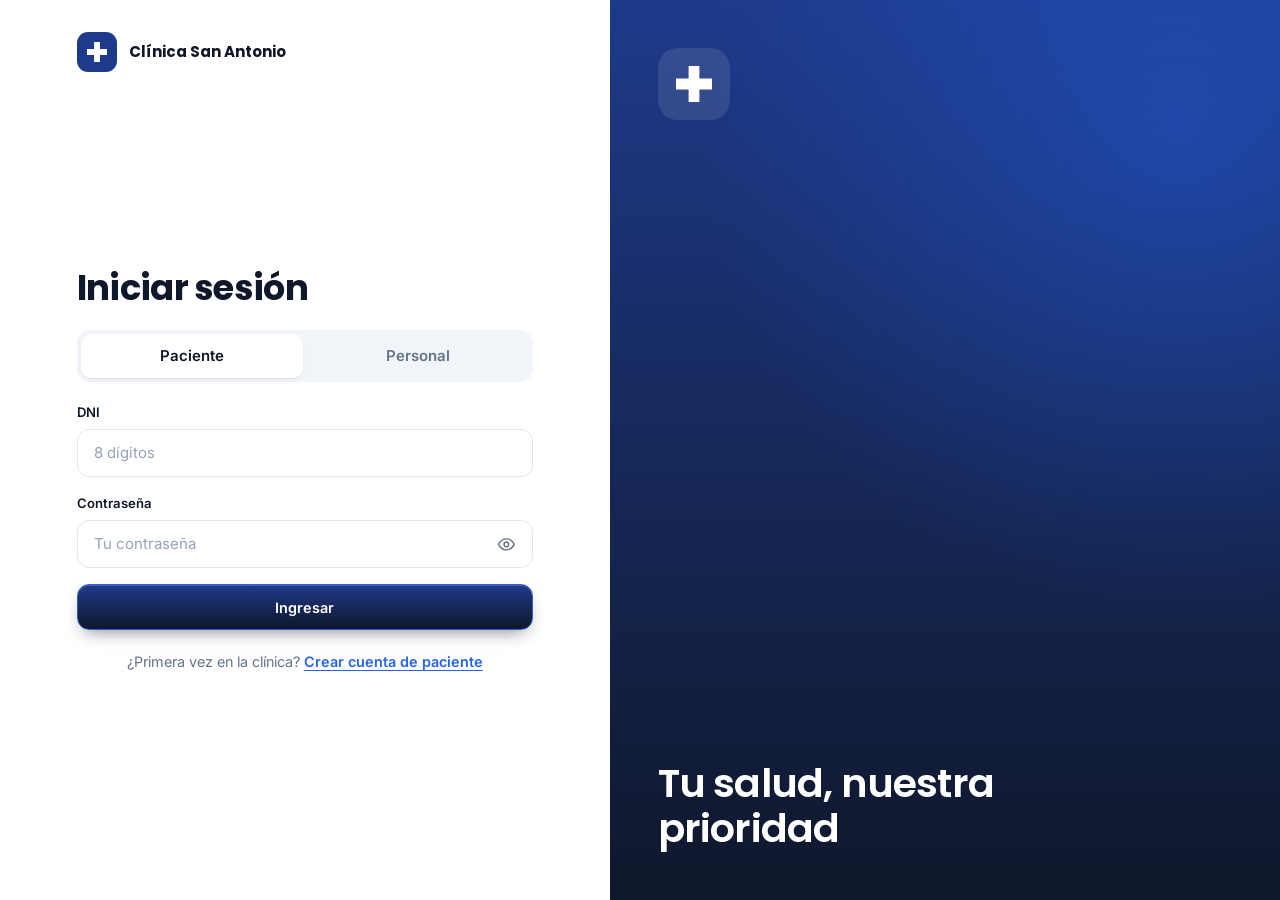
==== commit dc89b15d: "feat: autenticacion de personal con ID y contrasena" ====
--- a/frontend/login.html
+++ b/frontend/login.html
@@ -36,9 +36,9 @@
 
         <form class="acceso__formulario" id="formularioIngreso" novalidate>
           <div class="campo">
-            <label class="campo__etiqueta" for="ingresoDni">DNI</label>
-            <input class="entrada" id="ingresoDni" name="dni" type="text" inputmode="numeric" maxlength="8" autocomplete="username" placeholder="8 dígitos" required>
-            <p class="campo__error" data-error-de="dni" hidden></p>
+            <label class="campo__etiqueta" for="ingresoIdentificador" id="etiquetaIdentificador">DNI</label>
+            <input class="entrada" id="ingresoIdentificador" name="identificador" type="text" inputmode="numeric" maxlength="8" autocomplete="username" placeholder="8 dígitos" required>
+            <p class="campo__error" data-error-de="identificador" hidden></p>
           </div>
           <div class="campo">
             <label class="campo__etiqueta" for="ingresoContrasena">Contraseña</label>
@@ -116,8 +116,11 @@
       </div>
     </section>
 
-    <aside class="acceso__imagen" aria-hidden="true">
-      <img src="img/equipo-medico.jpg" alt="" width="1672" height="941">
+    <aside class="acceso__lateral" aria-hidden="true">
+      <svg class="acceso__simbolo" viewBox="0 0 40 40">
+        <rect width="40" height="40" rx="11" fill="rgba(255,255,255,.1)"/>
+        <path d="M17 10h6v7h7v6h-7v7h-6v-7h-7v-6h7z" fill="#fff"/>
+      </svg>
       <p class="acceso__lema">Tu salud, nuestra prioridad</p>
     </aside>
   </main>
--- a/frontend/css/modules.css
+++ b/frontend/css/modules.css
@@ -1574,38 +1574,31 @@
   text-underline-offset: 3px;
 }
 
-.acceso__imagen {
+.acceso__lateral {
   position: relative;
+  display: flex;
+  flex-direction: column;
+  justify-content: space-between;
   overflow: hidden;
-  background: var(--color-noche);
-}
-
-.acceso__imagen img {
-  display: block;
-  width: 100%;
-  height: 100%;
-  object-fit: cover;
-  object-position: 55% center;
-}
-
-.acceso__imagen::after {
-  content: "";
-  position: absolute;
-  inset: 0;
-  background: linear-gradient(180deg, rgba(15, 23, 42, .1) 40%, rgba(15, 23, 42, .85));
+  padding: 48px;
+  background:
+    radial-gradient(circle at 85% 15%, rgba(37, 99, 235, .4), transparent 50%),
+    var(--degradado-primario);
+}
+
+.acceso__simbolo {
+  width: 72px;
+  height: 72px;
 }
 
 .acceso__lema {
-  position: absolute;
-  right: 40px;
-  bottom: 40px;
-  left: 40px;
-  z-index: 1;
+  max-width: 14ch;
   color: #fff;
   font-family: var(--fuente-titulos);
-  font-size: clamp(1.4rem, 1rem + 1.4vw, 2.2rem);
+  font-size: clamp(1.8rem, 1.2rem + 1.6vw, 2.8rem);
   font-weight: 600;
   letter-spacing: -.02em;
+  line-height: 1.15;
 }
 
 .campo__error {
@@ -1993,7 +1986,8 @@
   margin-top: 10px;
 }
 
-.diagnostico {
+.diagnostico,
+.reasignacion {
   display: grid;
   grid-template-columns: minmax(0, 1.5fr) minmax(280px, 1fr);
   gap: 24px;
@@ -2052,7 +2046,8 @@
     grid-template-columns: repeat(2, minmax(0, 1fr));
   }
 
-  .diagnostico {
+  .diagnostico,
+  .reasignacion {
     grid-template-columns: minmax(0, 1fr);
   }
 }
@@ -2062,7 +2057,7 @@
     grid-template-columns: minmax(0, 1fr);
   }
 
-  .acceso__imagen {
+  .acceso__lateral {
     display: none;
   }
 }
@@ -2082,3 +2077,26 @@
     flex: 1 1 100%;
   }
 }
+
+.comparacion {
+  display: flex;
+  align-items: center;
+  justify-content: space-between;
+  gap: 12px;
+  margin-top: 16px;
+  padding: 14px 16px;
+  border: 1px solid var(--color-borde);
+  border-radius: var(--radio-sm);
+  background: var(--color-fondo);
+}
+
+.comparacion__medico small {
+  display: block;
+  color: var(--color-texto-suave);
+  font-size: .72rem;
+}
+
+.comparacion__medico strong {
+  color: var(--color-titulo);
+  font-size: .9rem;
+}
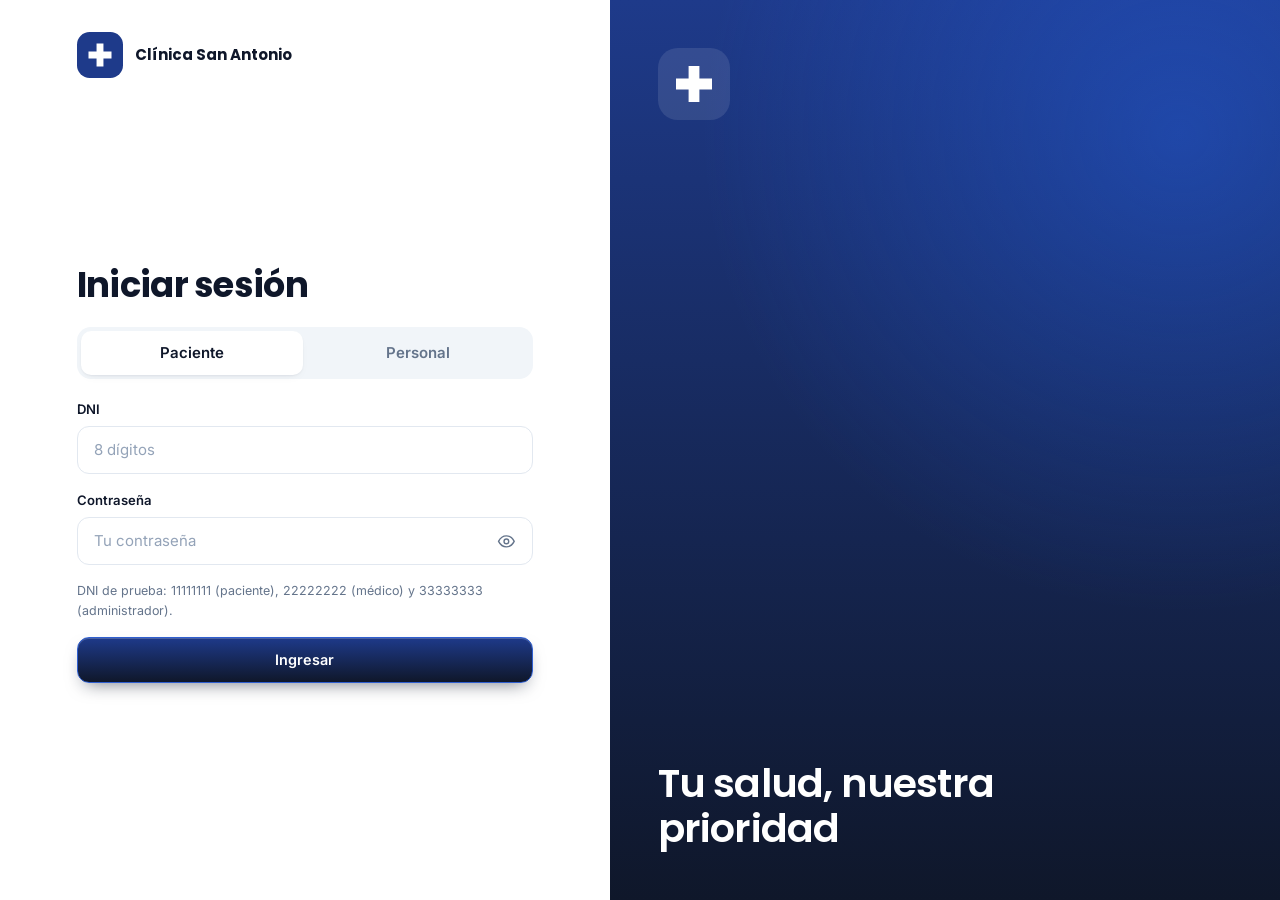
==== commit 280f6c51: "corrección" ====
--- a/frontend/login.html
+++ b/frontend/login.html
@@ -48,6 +48,7 @@
             </div>
             <p class="campo__error" data-error-de="contrasena" hidden></p>
           </div>
+          <p class="campo__ayuda">DNI de prueba: 11111111 (paciente), 22222222 (médico) y 33333333 (administrador).</p>
           <button class="boton boton--primario boton--bloque" type="submit">Ingresar</button>
         </form>
 
--- a/frontend/css/global.css
+++ b/frontend/css/global.css
@@ -984,3 +984,158 @@
     transition-duration: .01ms !important;
   }
 }
+
+:root {
+  --alto-barra: 76px;
+}
+
+.barra-superior {
+  gap: 28px;
+  padding: 0 max(20px, calc((100vw - 1240px) / 2));
+}
+
+.marca {
+  gap: 12px;
+}
+
+.marca__logo {
+  width: 46px;
+  height: 46px;
+}
+
+.marca__texto {
+  font-family: var(--fuente-titulos);
+  font-size: 1.12rem;
+  font-weight: 600;
+  letter-spacing: -.01em;
+  line-height: 1.1;
+}
+
+.marca__texto span {
+  display: block;
+  white-space: nowrap;
+}
+
+.navegacion-superior {
+  display: flex;
+  align-items: center;
+  gap: 30px;
+  height: 36px;
+  margin-left: 4px;
+  padding-left: 36px;
+  border-left: 1px solid rgba(255, 255, 255, .16);
+}
+
+.navegacion-superior__enlace {
+  position: relative;
+  padding: 8px 0;
+  color: #fff;
+  font-size: .94rem;
+  font-weight: 500;
+  text-decoration: none;
+  white-space: nowrap;
+}
+
+.navegacion-superior__enlace::after {
+  content: "";
+  position: absolute;
+  right: 0;
+  bottom: 2px;
+  left: 0;
+  height: 2px;
+  border-radius: 2px;
+  background: #3D9BFF;
+  transform: scaleX(0);
+  transition: transform .2s;
+}
+
+.navegacion-superior__enlace:hover::after,
+.navegacion-superior__enlace[aria-current="page"]::after {
+  transform: scaleX(1);
+}
+
+.boton-icono {
+  width: 44px;
+  height: 44px;
+  border-color: rgba(255, 255, 255, .5);
+  border-radius: 50%;
+}
+
+.usuario-actual {
+  padding: 4px 16px 4px 4px;
+  border: 1px solid rgba(255, 255, 255, .5);
+  border-radius: 999px;
+}
+
+.avatar--claro {
+  width: 36px;
+  height: 36px;
+}
+
+.menu-lateral,
+.fondo-menu {
+  display: none;
+}
+
+.vista {
+  margin-left: 0;
+  padding: 32px max(20px, calc((100vw - 1240px) / 2)) 72px;
+}
+
+.vista__contenido {
+  max-width: none;
+}
+
+@media (max-width: 980px) {
+  .navegacion-superior {
+    display: none;
+  }
+
+  .barra-superior {
+    gap: 14px;
+    height: 72px;
+    padding: 0 16px;
+  }
+
+  .boton-menu {
+    display: grid;
+  }
+
+  .menu-lateral {
+    display: flex;
+    top: 72px;
+  }
+
+  .fondo-menu {
+    display: block;
+    inset: 72px 0 0;
+  }
+
+  .fondo-menu[hidden] {
+    display: none;
+  }
+
+  .usuario-actual {
+    padding: 4px;
+  }
+
+  .vista {
+    padding: 24px 20px 56px;
+  }
+}
+
+@media (max-width: 700px) {
+  .marca__texto {
+    font-size: .92rem;
+  }
+
+  .marca__logo {
+    width: 40px;
+    height: 40px;
+  }
+
+  .boton-icono {
+    width: 40px;
+    height: 40px;
+  }
+}
--- a/frontend/css/modules.css
+++ b/frontend/css/modules.css
@@ -1643,172 +1643,30 @@
   color: var(--color-titulo);
 }
 
-.portada {
-  display: flex;
-  align-items: center;
-  min-height: 200px;
-  margin-bottom: 24px;
-  padding: 36px clamp(24px, 4vw, 48px);
-  border-radius: var(--radio-lg);
-  background:
-    radial-gradient(circle at 92% 20%, rgba(37, 99, 235, .35), transparent 45%),
-    var(--degradado-primario);
-  box-shadow: var(--sombra-md);
-  color: #fff;
-}
-
-.portada__texto {
-  display: grid;
-  gap: 8px;
-}
-
-.portada__titulo {
-  color: #fff;
-  font-size: clamp(1.8rem, 1.4rem + 1.4vw, 2.6rem);
-  font-weight: 700;
-  letter-spacing: -.02em;
-}
-
-.portada__lema {
-  color: #CBD5E1;
-  font-size: 1.1rem;
-}
-
-.portada__lema strong {
-  color: #fff;
-  font-weight: 600;
-}
-
-.portada__acciones {
-  display: flex;
-  flex-wrap: wrap;
-  gap: 12px;
-  margin-top: 16px;
-}
-
-.boton--claro {
-  background: #fff;
-  color: var(--color-noche);
-}
-
-.boton--claro:hover:not(:disabled) {
-  background: var(--color-azul-suave);
-}
-
-.boton--portada {
-  border-color: rgba(255, 255, 255, .35);
-  background: rgba(255, 255, 255, .08);
-  color: #fff;
-}
-
-.boton--portada:hover:not(:disabled) {
-  background: rgba(255, 255, 255, .16);
-}
-
-.indicadores--tres {
-  grid-template-columns: repeat(3, minmax(0, 1fr));
-}
-
-.medicos-disponibles {
-  display: grid;
-  gap: 20px;
-  margin-top: 24px;
-}
-
-.medicos-disponibles .panel__cabecera {
-  margin-bottom: 0;
-}
-
-.medicos-disponibles__equipo {
-  overflow: hidden;
-  height: clamp(160px, 22vw, 260px);
-  border-radius: var(--radio);
-}
-
-.medicos-disponibles__equipo img {
-  display: block;
-  width: 100%;
-  height: 100%;
-  object-fit: cover;
-  object-position: center 30%;
-}
-
-.medicos-disponibles__lista {
-  display: grid;
-  grid-template-columns: repeat(3, minmax(0, 1fr));
-  gap: 12px;
-}
-
-.medico-disponible {
-  display: grid;
-  grid-template-columns: auto minmax(0, 1fr);
-  gap: 4px 14px;
-  align-items: center;
-  height: 100%;
-  padding: 16px;
-  border: 1px solid var(--color-borde);
-  border-radius: var(--radio);
-  background: #fff;
-  color: inherit;
-  text-decoration: none;
-  transition: border-color .15s, box-shadow .15s, transform .15s;
-}
-
-.medico-disponible:hover {
-  border-color: var(--color-azul-claro);
-  box-shadow: 0 8px 22px -14px rgba(37, 99, 235, .55);
-  transform: translateY(-1px);
-}
-
-.medico-disponible__info {
-  display: grid;
-  min-width: 0;
-}
-
-.medico-disponible__info small {
-  color: var(--color-azul-claro);
-  font-size: .7rem;
-  font-weight: 700;
-  letter-spacing: .08em;
-  text-transform: uppercase;
-}
-
-.medico-disponible__info strong {
-  color: var(--color-titulo);
-  font-size: .95rem;
-  line-height: 1.3;
-}
-
-.medico-disponible__fecha {
-  display: inline-flex;
-  align-items: center;
-  gap: 6px;
-  margin-top: 4px;
-  color: var(--color-exito);
-  font-size: .78rem;
-  font-weight: 600;
-}
-
-.medico-disponible__fecha .icono {
-  width: 15px;
-  height: 15px;
-}
-
-.medico-disponible__accion {
-  display: inline-flex;
-  grid-column: 1 / -1;
-  align-items: center;
-  gap: 6px;
-  justify-self: end;
-  color: var(--color-azul-claro);
-  font-size: .82rem;
-  font-weight: 600;
-}
-
-.medico-disponible__accion .icono {
-  width: 16px;
-  height: 16px;
-}
+
+
+
+
+
+
+
+
+
+
+
+
+
+
+
+
+
+
+
+
+
+
+
+
 
 .boton-icono--claro {
   border-color: var(--color-borde);
@@ -2042,9 +1900,6 @@
 }
 
 @media (max-width: 1180px) {
-  .medicos-disponibles__lista {
-    grid-template-columns: repeat(2, minmax(0, 1fr));
-  }
 
   .diagnostico,
   .reasignacion {
@@ -2063,14 +1918,8 @@
 }
 
 @media (max-width: 640px) {
-  .acceso__rejilla,
-  .medicos-disponibles__lista,
-  .indicadores--tres {
+  .acceso__rejilla {
     grid-template-columns: minmax(0, 1fr);
-  }
-
-  .portada {
-    padding: 28px 20px;
   }
 
   .agenda-semanal__acciones .boton {
@@ -2100,3 +1949,457 @@
   color: var(--color-titulo);
   font-size: .9rem;
 }
+
+.avatar-medico {
+  display: block;
+  width: 56px;
+  height: 56px;
+  flex: none;
+  overflow: hidden;
+  border-radius: 16px;
+  background: #DDEBFD;
+}
+
+.avatar-medico svg {
+  display: block;
+  width: 100%;
+  height: 100%;
+}
+
+.avatar-medico--tarjeta {
+  width: 60px;
+  height: 60px;
+}
+
+.avatar-medico--grande {
+  width: 72px;
+  height: 72px;
+  border-radius: 18px;
+}
+
+.avatar-medico--completo {
+  width: 100%;
+  height: 100%;
+  border-radius: 0;
+}
+
+.portada {
+  position: relative;
+  overflow: hidden;
+  isolation: isolate;
+  min-height: 440px;
+  border: 1px solid var(--color-borde);
+  border-radius: var(--radio-lg);
+  background: linear-gradient(180deg, #fff 0%, var(--color-fondo) 100%);
+}
+
+.portada__foto {
+  position: absolute;
+  z-index: -1;
+  inset: 0 0 0 auto;
+  width: min(62%, 720px);
+  background: url("../img/portada.jpg") right top / cover no-repeat;
+  -webkit-mask-image: linear-gradient(90deg, transparent 0, #000 24%);
+  mask-image: linear-gradient(90deg, transparent 0, #000 24%);
+}
+
+.portada__texto {
+  max-width: 580px;
+  padding: 72px 56px 150px;
+}
+
+.portada__etiqueta {
+  display: flex;
+  align-items: center;
+  gap: 16px;
+  color: var(--color-azul);
+  font-size: .8rem;
+  font-weight: 600;
+  letter-spacing: .22em;
+  line-height: 1.2;
+  text-transform: uppercase;
+}
+
+.portada__etiqueta::after {
+  content: "";
+  width: 64px;
+  height: 2px;
+  border-radius: 2px;
+  background: var(--color-azul-medio);
+}
+
+.portada__titulo {
+  margin-top: 20px;
+  font-size: clamp(2.4rem, 1.4rem + 3vw, 3.6rem);
+  font-weight: 700;
+  letter-spacing: -.03em;
+  line-height: 1.08;
+}
+
+.portada__titulo span {
+  color: var(--color-azul-medio);
+}
+
+.portada__lema {
+  max-width: 30ch;
+  margin-top: 18px;
+  color: var(--color-texto);
+  font-size: 1.1rem;
+}
+
+.portada__acciones {
+  display: flex;
+  flex-wrap: wrap;
+  gap: 14px;
+  margin-top: 32px;
+}
+
+.portada__acciones .boton {
+  min-height: 56px;
+  padding: 0 28px;
+  font-size: 1rem;
+}
+
+.servicios {
+  position: relative;
+  z-index: 2;
+  display: grid;
+  grid-template-columns: repeat(4, minmax(0, 1fr));
+  gap: 20px;
+  margin: -104px 28px 0;
+}
+
+.servicio {
+  display: grid;
+  justify-items: center;
+  gap: 6px;
+  padding: 30px 24px 28px;
+  border: 1px solid var(--color-borde);
+  border-radius: 20px;
+  background: #fff;
+  box-shadow: var(--sombra-md);
+  text-align: center;
+  transition: transform .2s, box-shadow .2s;
+}
+
+.servicio:hover {
+  transform: translateY(-4px);
+  box-shadow: var(--sombra-lg);
+}
+
+.servicio__icono {
+  display: grid;
+  place-items: center;
+  width: 64px;
+  height: 64px;
+  margin-bottom: 12px;
+  border-radius: 18px;
+  background: linear-gradient(160deg, #F1F7FF, #DDEBFD);
+  color: var(--color-azul-claro);
+}
+
+.servicio__icono .icono {
+  width: 32px;
+  height: 32px;
+  stroke-width: 1.5;
+}
+
+.servicio h3 {
+  font-size: 1.08rem;
+  font-weight: 600;
+}
+
+.servicio p {
+  max-width: 20ch;
+  color: var(--color-texto-suave);
+  font-size: .92rem;
+}
+
+.especialistas {
+  margin-top: 72px;
+}
+
+.bloque__cabecera {
+  display: flex;
+  flex-wrap: wrap;
+  align-items: flex-end;
+  justify-content: space-between;
+  gap: 24px;
+  margin-bottom: 28px;
+}
+
+.bloque__titulo {
+  font-size: clamp(1.6rem, 1.3rem + 1vw, 2.2rem);
+  font-weight: 700;
+  letter-spacing: -.02em;
+}
+
+.filtros {
+  display: flex;
+  flex-wrap: wrap;
+  gap: 8px;
+}
+
+.filtro {
+  min-height: 38px;
+  padding: 0 16px;
+  border: 1px solid var(--color-borde);
+  border-radius: 999px;
+  background: #fff;
+  color: var(--color-texto);
+  font-size: .84rem;
+  font-weight: 500;
+  transition: all .15s;
+}
+
+.filtro:hover {
+  border-color: var(--color-azul-claro);
+  color: var(--color-azul-claro);
+}
+
+.filtro[aria-pressed="true"] {
+  border-color: var(--color-noche);
+  background: var(--color-noche);
+  color: #fff;
+}
+
+.especialistas__rejilla {
+  display: grid;
+  grid-template-columns: repeat(4, minmax(0, 1fr));
+  gap: 20px;
+}
+
+.tarjeta-especialista {
+  display: flex;
+  flex-direction: column;
+  overflow: hidden;
+  border: 1px solid var(--color-borde);
+  border-radius: 20px;
+  background: #fff;
+  box-shadow: var(--sombra-sm);
+  transition: transform .2s, box-shadow .2s;
+}
+
+.tarjeta-especialista:hover {
+  transform: translateY(-4px);
+  box-shadow: var(--sombra-md);
+}
+
+.tarjeta-especialista__foto {
+  aspect-ratio: 1 / .86;
+  overflow: hidden;
+  background: #DDEBFD;
+}
+
+.tarjeta-especialista__cuerpo {
+  display: grid;
+  flex: 1;
+  gap: 2px;
+  align-content: start;
+  padding: 18px 20px 20px;
+}
+
+.tarjeta-especialista__especialidad {
+  color: var(--color-azul-claro);
+  font-size: .72rem;
+  font-weight: 600;
+  letter-spacing: .08em;
+  text-transform: uppercase;
+}
+
+.tarjeta-especialista__nombre {
+  margin-top: 2px;
+  font-size: 1.04rem;
+  font-weight: 600;
+  line-height: 1.3;
+}
+
+.tarjeta-especialista__cmp {
+  color: var(--color-texto-suave);
+  font-size: .82rem;
+}
+
+.tarjeta-especialista__pie {
+  display: flex;
+  align-items: center;
+  justify-content: space-between;
+  gap: 10px;
+  margin-top: 16px;
+  padding-top: 16px;
+  border-top: 1px solid var(--color-borde);
+}
+
+.tarjeta-especialista__precio small {
+  display: block;
+  color: var(--color-texto-suave);
+  font-size: .7rem;
+  line-height: 1.2;
+}
+
+.tarjeta-especialista__precio b {
+  color: var(--color-titulo);
+  font-family: var(--fuente-titulos);
+  font-size: 1.05rem;
+  font-weight: 600;
+  font-variant-numeric: tabular-nums;
+}
+
+.mis-citas {
+  margin-top: 72px;
+  padding: 8px 0 0;
+  overflow: hidden;
+}
+
+.mis-citas .panel__cabecera {
+  margin: 0;
+  padding: 20px 28px;
+  border-bottom: 1px solid var(--color-borde);
+}
+
+.mis-citas .vacio {
+  margin: 28px;
+}
+
+.mis-citas__fila {
+  display: flex;
+  flex-wrap: wrap;
+  align-items: center;
+  gap: 20px;
+  padding: 20px 28px;
+  border-bottom: 1px solid var(--color-borde);
+  color: inherit;
+  text-decoration: none;
+  transition: background .15s;
+}
+
+.mis-citas__fila:hover {
+  background: var(--color-fondo);
+}
+
+.mis-citas__lista li:last-child .mis-citas__fila {
+  border-bottom: 0;
+}
+
+.mis-citas__info {
+  display: grid;
+  flex: 1;
+  min-width: 210px;
+}
+
+.mis-citas__info strong {
+  color: var(--color-titulo);
+  font-size: 1rem;
+  font-weight: 600;
+}
+
+.mis-citas__info small {
+  color: var(--color-texto-suave);
+  font-size: .88rem;
+}
+
+.mis-citas__fecha {
+  display: flex;
+  align-items: center;
+  gap: 8px;
+  color: var(--color-titulo);
+  font-size: .9rem;
+  font-weight: 500;
+}
+
+.mis-citas__fecha .icono {
+  width: 18px;
+  height: 18px;
+  color: var(--color-azul-claro);
+}
+
+@media (max-width: 1100px) {
+  .especialistas__rejilla {
+    grid-template-columns: repeat(3, minmax(0, 1fr));
+  }
+
+  .servicios {
+    grid-template-columns: repeat(2, minmax(0, 1fr));
+  }
+}
+
+@media (max-width: 980px) {
+  .portada {
+    display: flex;
+    flex-direction: column;
+    min-height: 0;
+  }
+
+  .portada__texto {
+    max-width: none;
+    padding: 44px 28px 28px;
+  }
+
+  .portada__foto {
+    position: relative;
+    z-index: 0;
+    order: 2;
+    inset: auto;
+    width: 100%;
+    height: 360px;
+    background-position: center top;
+    -webkit-mask-image: linear-gradient(180deg, transparent 0, #000 22%);
+    mask-image: linear-gradient(180deg, transparent 0, #000 22%);
+  }
+
+  .servicios {
+    margin: -64px 16px 0;
+  }
+}
+
+@media (max-width: 700px) {
+  .especialistas__rejilla {
+    grid-template-columns: repeat(2, minmax(0, 1fr));
+    gap: 14px;
+  }
+
+  .especialistas {
+    margin-top: 56px;
+  }
+
+  .mis-citas__fila {
+    padding: 18px;
+  }
+
+  .mis-citas .panel__cabecera {
+    padding: 18px;
+  }
+}
+
+@media (max-width: 520px) {
+  .especialistas__rejilla,
+  .servicios {
+    grid-template-columns: minmax(0, 1fr);
+  }
+
+  .tarjeta-especialista {
+    flex-direction: row;
+  }
+
+  .tarjeta-especialista__foto {
+    width: 116px;
+    flex: none;
+    aspect-ratio: auto;
+  }
+
+  .tarjeta-especialista__cuerpo {
+    padding: 14px 16px;
+  }
+
+  .tarjeta-especialista__pie {
+    margin-top: 10px;
+    padding-top: 10px;
+  }
+
+  .portada__foto {
+    height: 300px;
+  }
+
+  .portada__acciones .boton {
+    width: 100%;
+  }
+}
